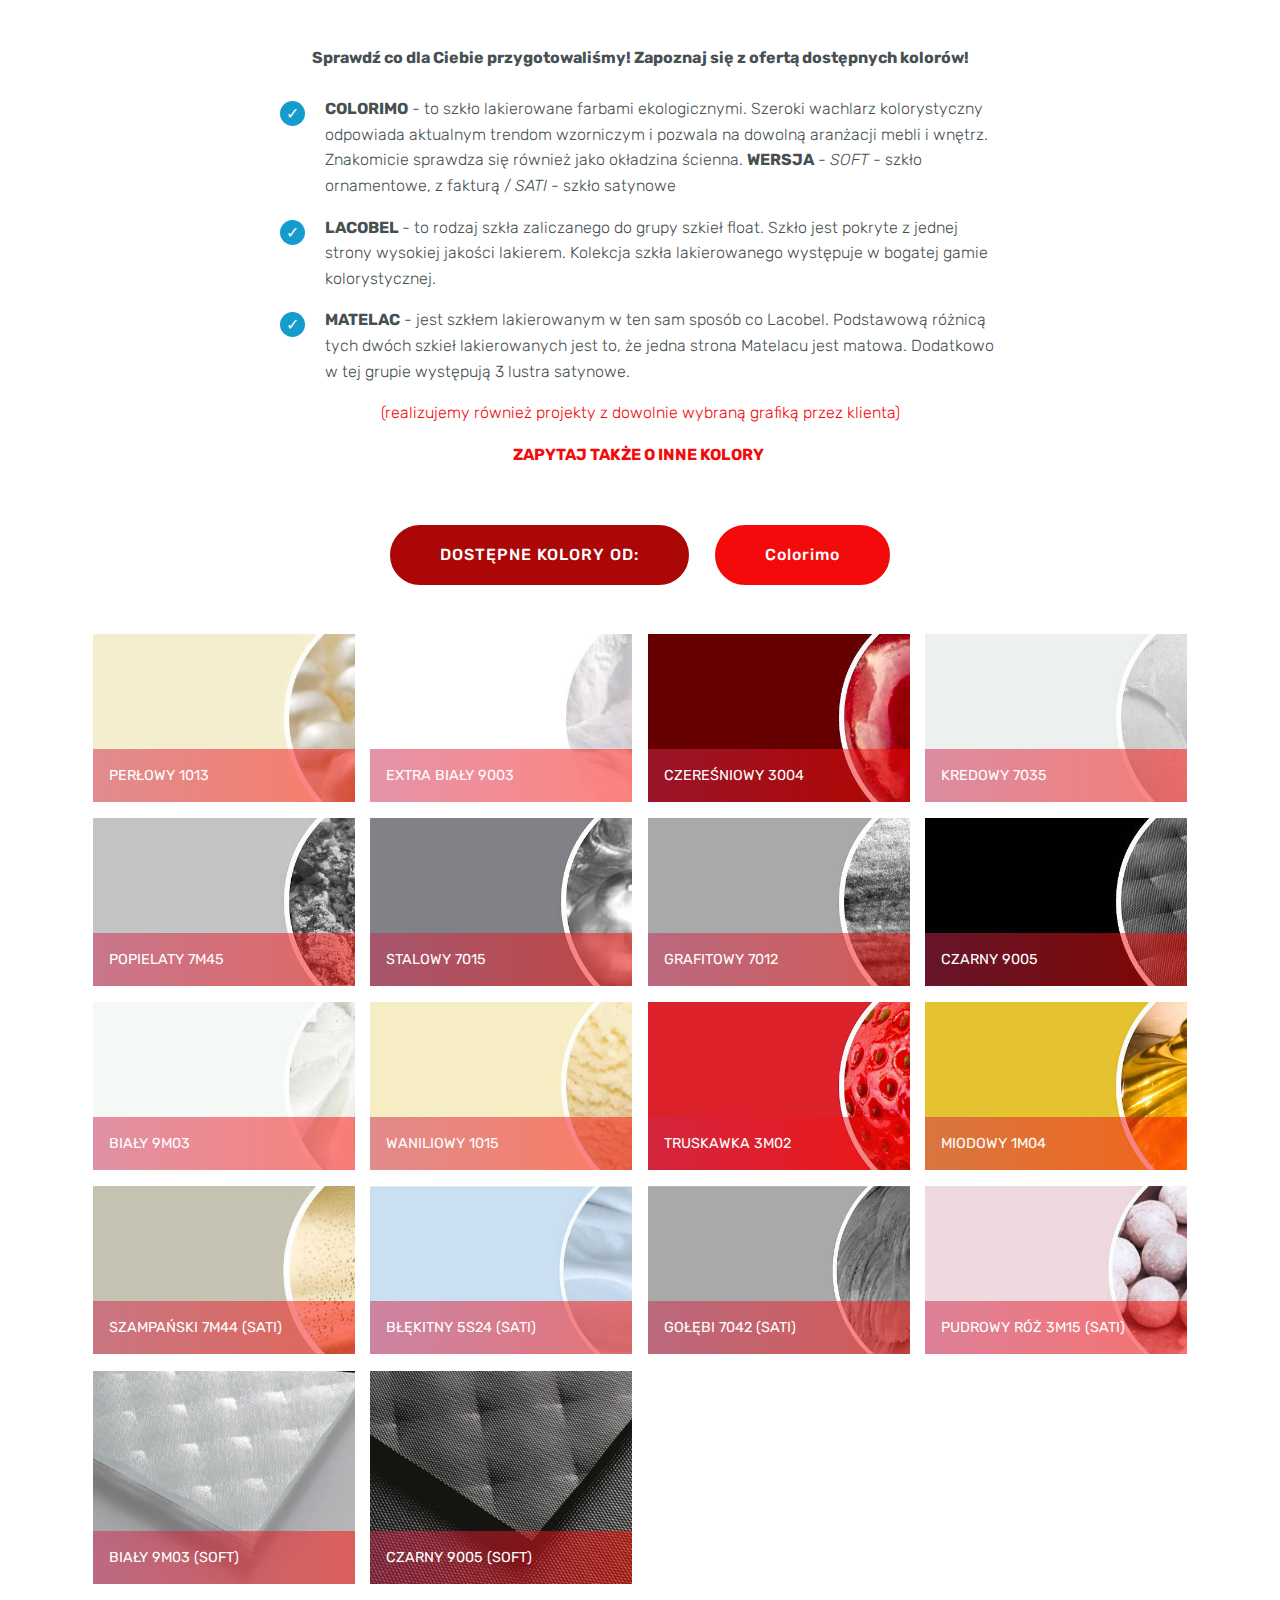
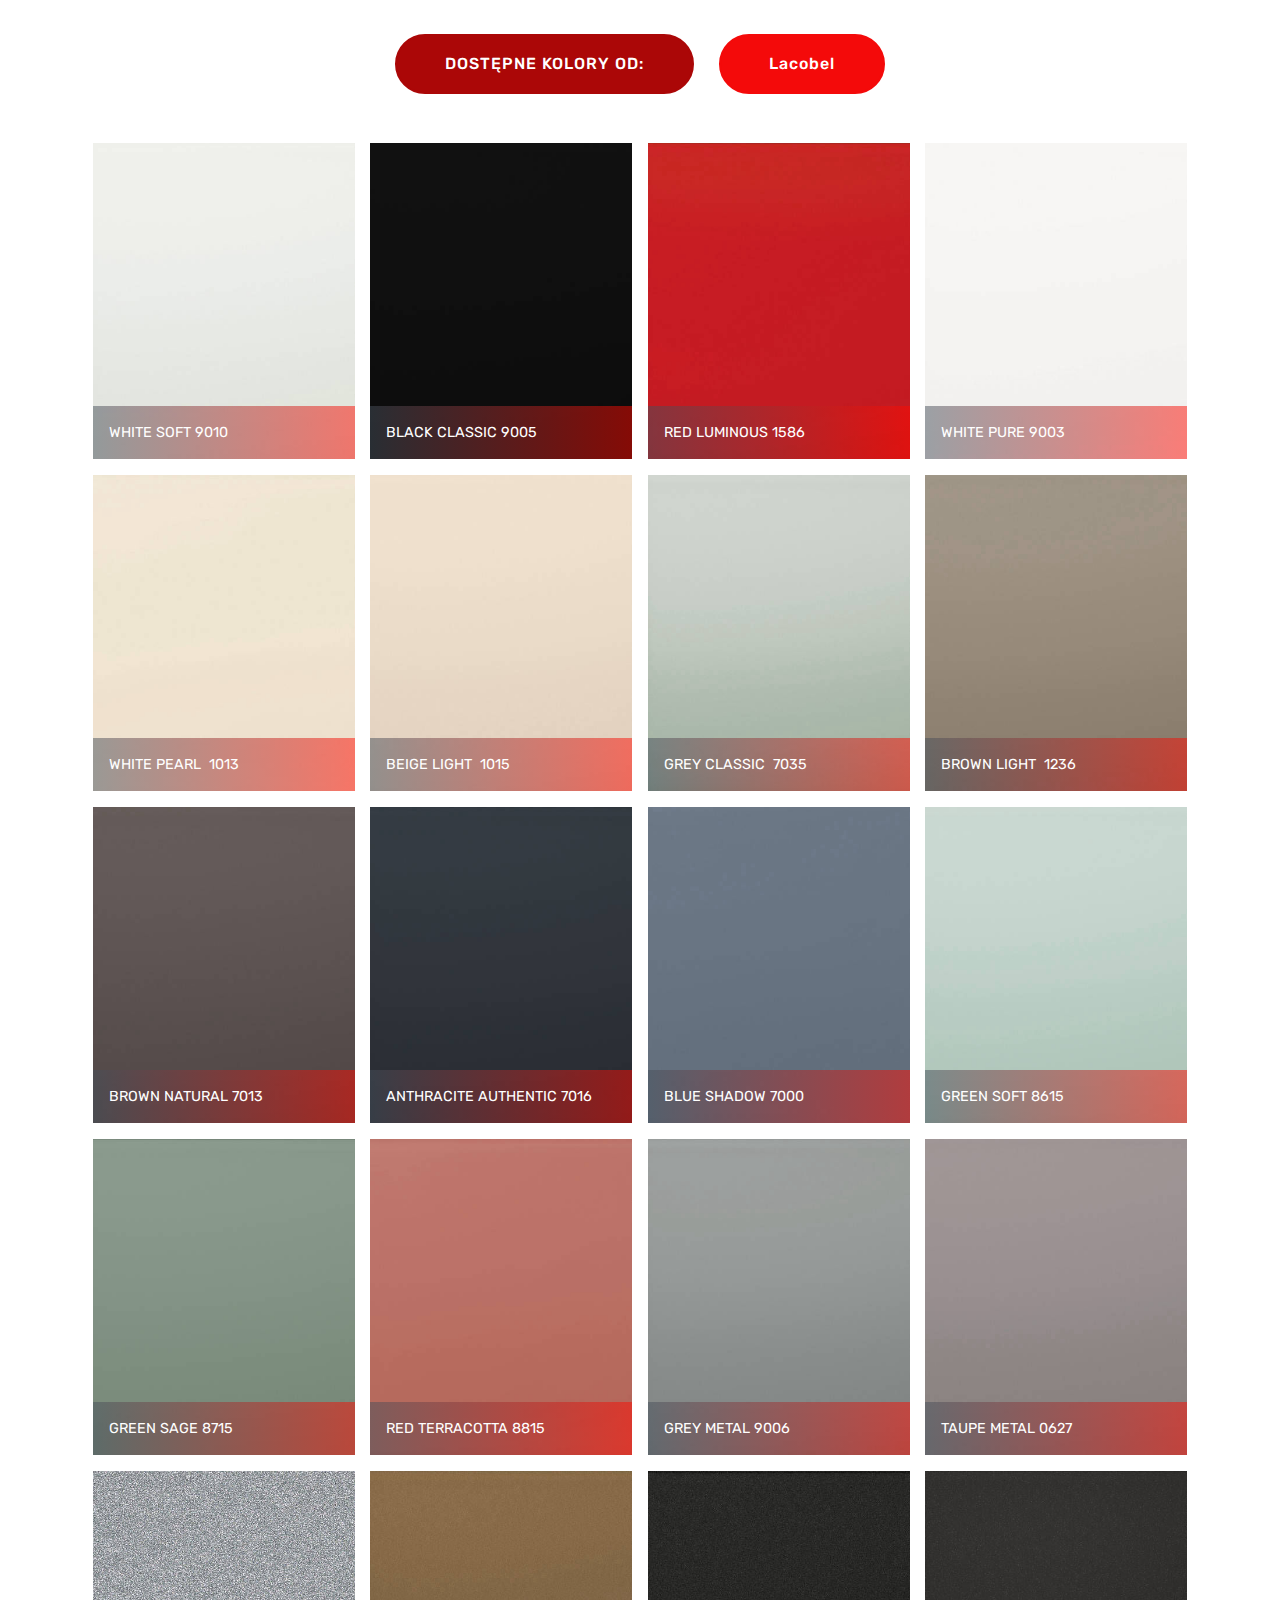
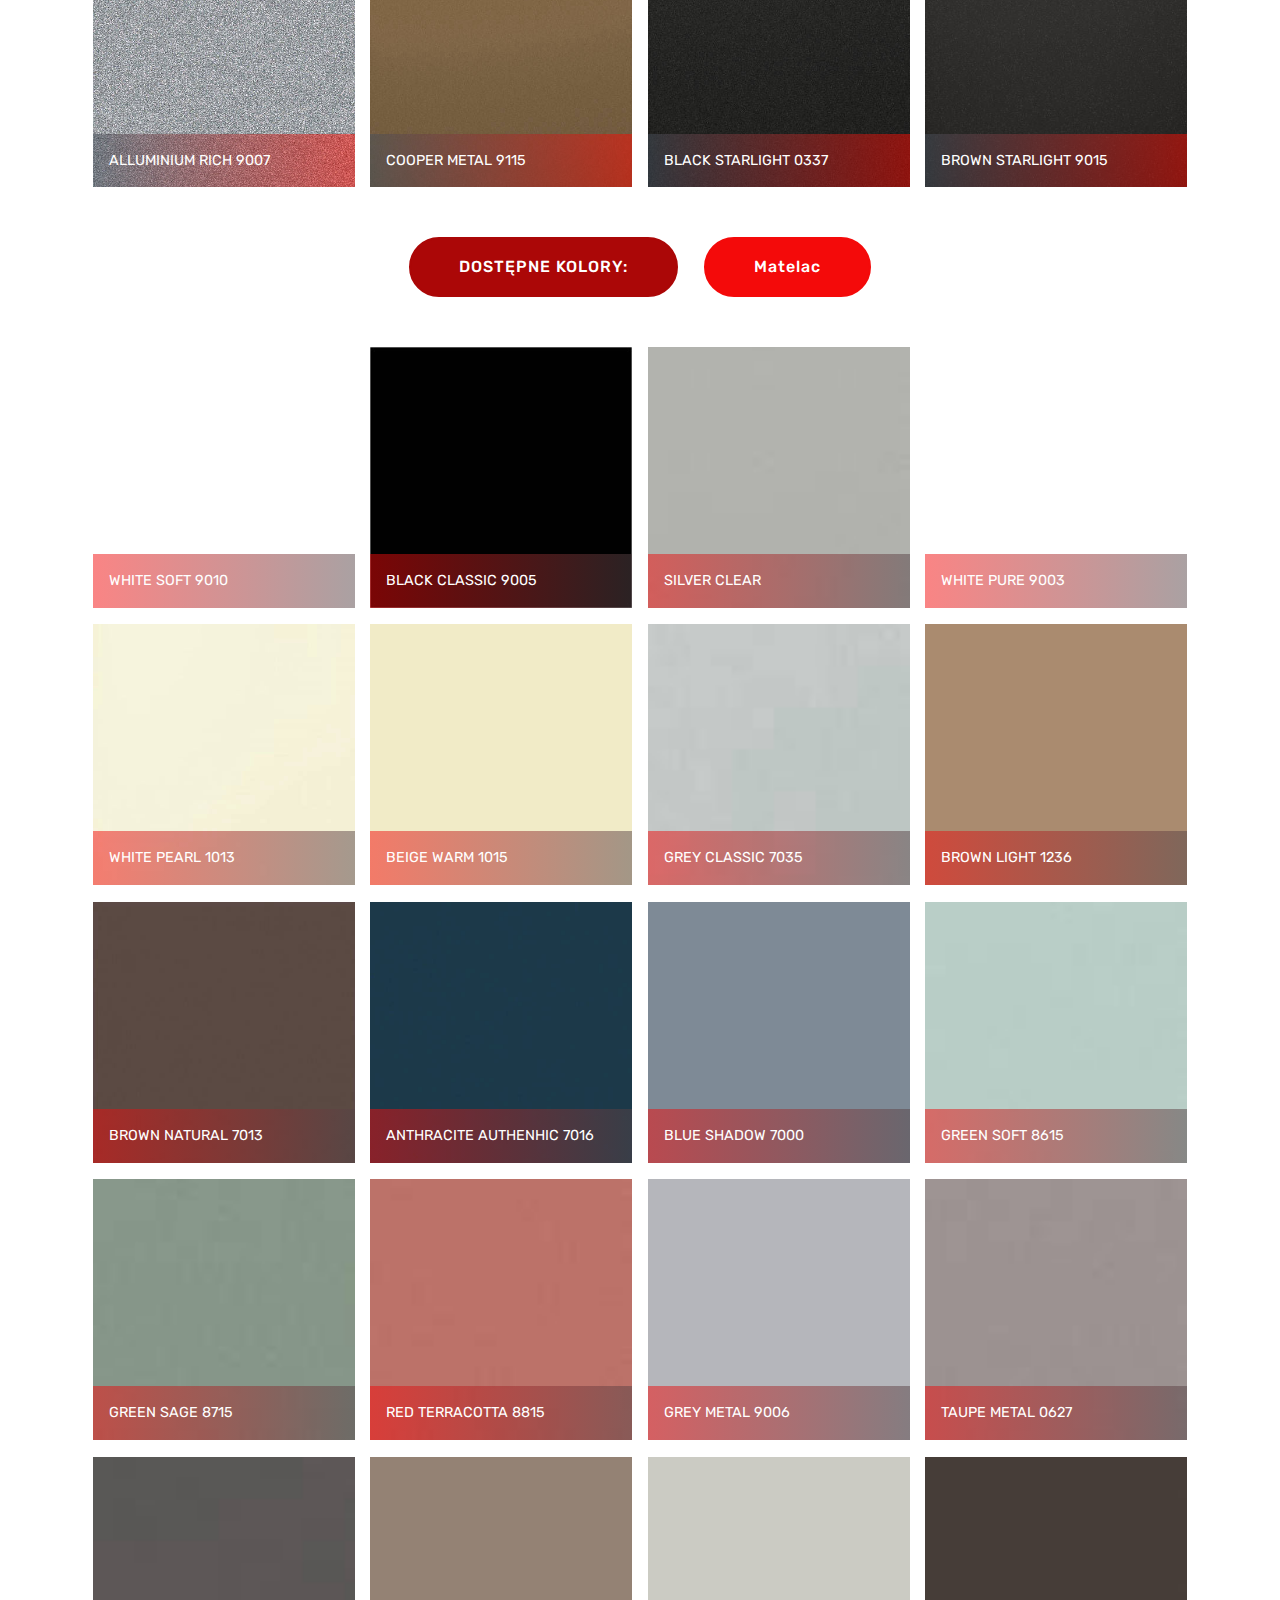
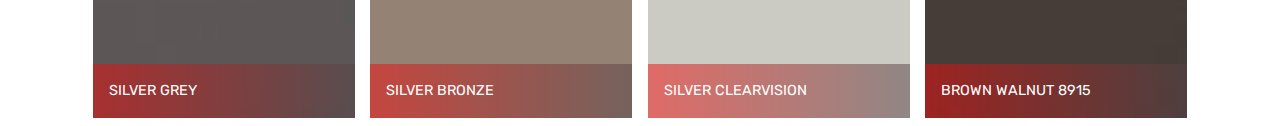
==== index.html @ f4527802 "create github pages" ====
<!DOCTYPE html>
<html >
<head>
  <!-- Site made with Mobirise Website Builder v4.7.9, https://mobirise.com -->
  <meta charset="UTF-8">
  <meta http-equiv="X-UA-Compatible" content="IE=edge">
  <meta name="generator" content="Mobirise v4.7.9, mobirise.com">
  <meta name="viewport" content="width=device-width, initial-scale=1, minimum-scale=1">
  <link rel="shortcut icon" href="assets/images/logo4.png" type="image/x-icon">
  <meta name="description" content="">
  <title>Home</title>
  <link rel="stylesheet" href="assets/web/assets/mobirise-icons/mobirise-icons.css">
  <link rel="stylesheet" href="assets/tether/tether.min.css">
  <link rel="stylesheet" href="assets/bootstrap/css/bootstrap.min.css">
  <link rel="stylesheet" href="assets/bootstrap/css/bootstrap-grid.min.css">
  <link rel="stylesheet" href="assets/bootstrap/css/bootstrap-reboot.min.css">
  <link rel="stylesheet" href="assets/theme/css/style.css">
  <link rel="stylesheet" href="assets/gallery/style.css">
  <link rel="stylesheet" href="assets/mobirise/css/mbr-additional.css" type="text/css">
  
  
  
</head>
<body>
  <section class="mbr-section article content12 cid-qWymuKYcT7" id="content12-d">
     

    <div class="container">
        <div class="media-container-row">
            <div class="mbr-text counter-container col-12 col-md-8 mbr-fonts-style display-4">
                <div><span style="color: rgb(70, 80, 82); font-size: 1rem;"><strong>Sprawdź co dla Ciebie przygotowaliśmy! Zapoznaj się z ofertą dostępnych kolorów!</strong></span></div><div><span style="color: rgb(70, 80, 82); font-size: 1rem;">&nbsp;</span><br></div><ul>
                    <li><strong>COLORIMO</strong><span style="font-size: 1rem;"> - to szkło lakierowane farbami ekologicznymi. Szeroki wachlarz kolorystyczny odpowiada aktualnym trendom wzorniczym i pozwala na dowolną aranżacji mebli i wnętrz. Znakomicie sprawdza się również jako okładzina ścienna.&nbsp;</span><strong>WERSJA</strong><span style="font-size: 1rem;"> - </span><em>SOFT</em><span style="font-size: 1rem;"> - szkło ornamentowe, z fakturą / </span><em>SATI</em><span style="font-size: 1rem;"> - szkło satynowe&nbsp;</span></li>
                    <li><strong>LACOBEL&nbsp;</strong>- to rodzaj szkła zaliczanego do grupy szkieł float. Szkło jest pokryte z jednej strony wysokiej jakości lakierem. Kolekcja szkła lakierowanego występuje w bogatej gamie kolorystycznej.</li>
                    <li><strong>MATELAC</strong> - jest szkłem lakierowanym w ten sam sposób co Lacobel. Podstawową różnicą tych dwóch szkieł lakierowanych jest to, że jedna strona Matelacu jest matowa. Dodatkowo w tej grupie występują 3 lustra satynowe.</li></ul><p>(realizujemy również projekty z dowolnie wybraną grafiką przez klienta)</p><p><strong>ZAPYTAJ TAKŻE O INNE KOLORY&nbsp;</strong></p><ul>
                </ul>
            </div>
        </div>
    </div>
</section>

<section class="engine"><a href="https://mobiri.se/l">free web templates</a></section><section class="mbr-gallery mbr-slider-carousel cid-qWy3pbH9k9" id="gallery1-4">

    

    <div class="container">
        <div><!-- Filter --><div class="mbr-gallery-filter container gallery-filter-active"><ul buttons="0"><li class="mbr-gallery-filter-all"><a class="btn btn-md btn-secondary active display-7" href="">DOSTĘPNE KOLORY OD:</a></li></ul></div><!-- Gallery --><div class="mbr-gallery-row"><div class="mbr-gallery-layout-default"><div><div><div class="mbr-gallery-item mbr-gallery-item--p1" data-video-url="false" data-tags="Colorimo"><div href="#lb-gallery1-4" data-slide-to="0" data-toggle="modal"><img src="assets/images/col-1013-perlowy-4-460x296-460x296.jpg" alt="" title=""><span class="icon-focus"></span><span class="mbr-gallery-title mbr-fonts-style display-7">PERŁOWY 1013</span></div></div><div class="mbr-gallery-item mbr-gallery-item--p1" data-video-url="false" data-tags="Colorimo"><div href="#lb-gallery1-4" data-slide-to="1" data-toggle="modal"><img src="assets/images/col-9003-extrabialy-4-460x296-460x296.jpg" alt="" title=""><span class="icon-focus"></span><span class="mbr-gallery-title mbr-fonts-style display-7">EXTRA BIAŁY 9003</span></div></div><div class="mbr-gallery-item mbr-gallery-item--p1" data-video-url="false" data-tags="Colorimo"><div href="#lb-gallery1-4" data-slide-to="2" data-toggle="modal"><img src="assets/images/col-3004-czeresniowy-4-460x296-460x296.jpg" alt="" title=""><span class="icon-focus"></span><span class="mbr-gallery-title mbr-fonts-style display-7">CZEREŚNIOWY 3004</span></div></div><div class="mbr-gallery-item mbr-gallery-item--p1" data-video-url="false" data-tags="Colorimo"><div href="#lb-gallery1-4" data-slide-to="3" data-toggle="modal"><img src="assets/images/col-7035-kredowy-6-460x296-460x296.jpg" alt="" title=""><span class="icon-focus"></span><span class="mbr-gallery-title mbr-fonts-style display-7">KREDOWY 7035</span></div></div><div class="mbr-gallery-item mbr-gallery-item--p1" data-video-url="false" data-tags="Colorimo"><div href="#lb-gallery1-4" data-slide-to="4" data-toggle="modal"><img src="assets/images/col-7m45-popielaty-4-460x296-460x296.jpg" alt="" title=""><span class="icon-focus"></span><span class="mbr-gallery-title mbr-fonts-style display-7">POPIELATY 7M45</span></div></div><div class="mbr-gallery-item mbr-gallery-item--p1" data-video-url="false" data-tags="Colorimo"><div href="#lb-gallery1-4" data-slide-to="5" data-toggle="modal"><img src="assets/images/col-7015-stalowy-6-460x296-460x296.jpg" alt="" title=""><span class="icon-focus"></span><span class="mbr-gallery-title mbr-fonts-style display-7">STALOWY 7015</span></div></div><div class="mbr-gallery-item mbr-gallery-item--p1" data-video-url="false" data-tags="Colorimo"><div href="#lb-gallery1-4" data-slide-to="6" data-toggle="modal"><img src="assets/images/col-7012-grafitowy-6-460x296-460x296.jpg" alt="" title=""><span class="icon-focus"></span><span class="mbr-gallery-title mbr-fonts-style display-7">GRAFITOWY 7012</span></div></div><div class="mbr-gallery-item mbr-gallery-item--p1" data-video-url="false" data-tags="Colorimo"><div href="#lb-gallery1-4" data-slide-to="7" data-toggle="modal"><img src="assets/images/col-9005-czarny-4-460x296-460x296.jpg" alt="" title=""><span class="icon-focus"></span><span class="mbr-gallery-title mbr-fonts-style display-7">CZARNY 9005</span></div></div><div class="mbr-gallery-item mbr-gallery-item--p1" data-video-url="false" data-tags="Colorimo"><div href="#lb-gallery1-4" data-slide-to="8" data-toggle="modal"><img src="assets/images/col-9m03-bialy-6-460x296-460x296.jpg" alt="" title=""><span class="icon-focus"></span><span class="mbr-gallery-title mbr-fonts-style display-7">BIAŁY 9M03</span></div></div><div class="mbr-gallery-item mbr-gallery-item--p1" data-video-url="false" data-tags="Colorimo"><div href="#lb-gallery1-4" data-slide-to="9" data-toggle="modal"><img src="assets/images/col-1015-waniliowy-4-460x296-460x296.jpg" alt="" title=""><span class="icon-focus"></span><span class="mbr-gallery-title mbr-fonts-style display-7">WANILIOWY 1015</span></div></div><div class="mbr-gallery-item mbr-gallery-item--p1" data-video-url="false" data-tags="Colorimo"><div href="#lb-gallery1-4" data-slide-to="10" data-toggle="modal"><img src="assets/images/col-3m02-truskawkowy-6-460x296-460x296.jpg" alt="" title=""><span class="icon-focus"></span><span class="mbr-gallery-title mbr-fonts-style display-7">TRUSKAWKA 3M02</span></div></div><div class="mbr-gallery-item mbr-gallery-item--p1" data-video-url="false" data-tags="Colorimo"><div href="#lb-gallery1-4" data-slide-to="11" data-toggle="modal"><img src="assets/images/col-1m04-miodowy-6-460x296-460x296.jpg" alt="" title=""><span class="icon-focus"></span><span class="mbr-gallery-title mbr-fonts-style display-7">MIODOWY 1M04</span></div></div><div class="mbr-gallery-item mbr-gallery-item--p1" data-video-url="false" data-tags="Colorimo"><div href="#lb-gallery1-4" data-slide-to="12" data-toggle="modal"><img src="assets/images/col-sati-szampanski2-4-460x296-460x296.jpg" alt="" title=""><span class="icon-focus"></span><span class="mbr-gallery-title mbr-fonts-style display-7">SZAMPAŃSKI 7M44 (SATI)</span></div></div><div class="mbr-gallery-item mbr-gallery-item--p1" data-video-url="false" data-tags="Colorimo"><div href="#lb-gallery1-4" data-slide-to="13" data-toggle="modal"><img src="assets/images/col-sati-blekitny-ok-5-460x296-460x296.jpg" alt="" title=""><span class="icon-focus"></span><span class="mbr-gallery-title mbr-fonts-style display-7">BŁĘKITNY 5S24 (SATI)</span></div></div><div class="mbr-gallery-item mbr-gallery-item--p1" data-video-url="false" data-tags="Colorimo"><div href="#lb-gallery1-4" data-slide-to="14" data-toggle="modal"><img src="assets/images/col-sati-golebi-ok-5-460x296-460x296.jpg" alt="" title=""><span class="icon-focus"></span><span class="mbr-gallery-title mbr-fonts-style display-7">GOŁĘBI 7042 (SATI)</span></div></div><div class="mbr-gallery-item mbr-gallery-item--p1" data-video-url="false" data-tags="Colorimo"><div href="#lb-gallery1-4" data-slide-to="15" data-toggle="modal"><img src="assets/images/col-sati-pudrowy-ok-5-460x296-460x296.jpg" alt="" title=""><span class="icon-focus"></span><span class="mbr-gallery-title mbr-fonts-style display-7">PUDROWY RÓŻ 3M15 (SATI)</span></div></div><div class="mbr-gallery-item mbr-gallery-item--p1" data-video-url="false" data-tags="Colorimo"><div href="#lb-gallery1-4" data-slide-to="16" data-toggle="modal"><img src="assets/images/soft-9003-400x326-400x326.jpg" alt="" title=""><span class="icon-focus"></span><span class="mbr-gallery-title mbr-fonts-style display-7">BIAŁY 9M03 (SOFT)</span></div></div><div class="mbr-gallery-item mbr-gallery-item--p1" data-video-url="false" data-tags="Colorimo"><div href="#lb-gallery1-4" data-slide-to="17" data-toggle="modal"><img src="assets/images/soft-9005-684x558-684x558.jpg" alt="" title=""><span class="icon-focus"></span><span class="mbr-gallery-title mbr-fonts-style display-7">CZARNY 9005 (SOFT)</span></div></div></div></div><div class="clearfix"></div></div></div><!-- Lightbox --><div data-app-prevent-settings="" class="mbr-slider modal fade carousel slide" tabindex="-1" data-keyboard="true" data-interval="false" id="lb-gallery1-4"><div class="modal-dialog"><div class="modal-content"><div class="modal-body"><div class="carousel-inner"><div class="carousel-item"><img src="assets/images/col-1013-perlowy-4-460x296.jpg" alt="" title=""></div><div class="carousel-item"><img src="assets/images/col-9003-extrabialy-4-460x296.jpg" alt="" title=""></div><div class="carousel-item"><img src="assets/images/col-3004-czeresniowy-4-460x296.jpg" alt="" title=""></div><div class="carousel-item"><img src="assets/images/col-7035-kredowy-6-460x296.jpg" alt="" title=""></div><div class="carousel-item"><img src="assets/images/col-7m45-popielaty-4-460x296.jpg" alt="" title=""></div><div class="carousel-item"><img src="assets/images/col-7015-stalowy-6-460x296.jpg" alt="" title=""></div><div class="carousel-item"><img src="assets/images/col-7012-grafitowy-6-460x296.jpg" alt="" title=""></div><div class="carousel-item"><img src="assets/images/col-9005-czarny-4-460x296.jpg" alt="" title=""></div><div class="carousel-item"><img src="assets/images/col-9m03-bialy-6-460x296.jpg" alt="" title=""></div><div class="carousel-item"><img src="assets/images/col-1015-waniliowy-4-460x296.jpg" alt="" title=""></div><div class="carousel-item"><img src="assets/images/col-3m02-truskawkowy-6-460x296.jpg" alt="" title=""></div><div class="carousel-item"><img src="assets/images/col-1m04-miodowy-6-460x296.jpg" alt="" title=""></div><div class="carousel-item"><img src="assets/images/col-sati-szampanski2-4-460x296.jpg" alt="" title=""></div><div class="carousel-item"><img src="assets/images/col-sati-blekitny-ok-5-460x296.jpg" alt="" title=""></div><div class="carousel-item"><img src="assets/images/col-sati-golebi-ok-5-460x296.jpg" alt="" title=""></div><div class="carousel-item"><img src="assets/images/col-sati-pudrowy-ok-5-460x296.jpg" alt="" title=""></div><div class="carousel-item"><img src="assets/images/soft-9003-400x326.jpg" alt="" title=""></div><div class="carousel-item active"><img src="assets/images/soft-9005-684x558.jpg" alt="" title=""></div></div><a class="carousel-control carousel-control-prev" role="button" data-slide="prev" href="#lb-gallery1-4"><span class="mbri-left mbr-iconfont" aria-hidden="true"></span><span class="sr-only">Previous</span></a><a class="carousel-control carousel-control-next" role="button" data-slide="next" href="#lb-gallery1-4"><span class="mbri-right mbr-iconfont" aria-hidden="true"></span><span class="sr-only">Next</span></a><a class="close" href="#" role="button" data-dismiss="modal"><span class="sr-only">Close</span></a></div></div></div></div></div>
    </div>

</section>

<section class="mbr-gallery mbr-slider-carousel cid-qWyB5i6XS9" id="gallery1-g">

    

    <div class="container">
        <div><!-- Filter --><div class="mbr-gallery-filter container gallery-filter-active"><ul buttons="0"><li class="mbr-gallery-filter-all"><a class="btn btn-md btn-secondary active display-7" href="">DOSTĘPNE KOLORY OD:</a></li></ul></div><!-- Gallery --><div class="mbr-gallery-row"><div class="mbr-gallery-layout-default"><div><div><div class="mbr-gallery-item mbr-gallery-item--p1" data-video-url="false" data-tags="Lacobel"><div href="#lb-gallery1-g" data-slide-to="0" data-toggle="modal"><img src="assets/images/lacobel-white-soft-9010-450x544-450x544.jpg" alt="" title=""><span class="icon-focus"></span><span class="mbr-gallery-title mbr-fonts-style display-7">WHITE SOFT 9010</span></div></div><div class="mbr-gallery-item mbr-gallery-item--p1" data-video-url="false" data-tags="Lacobel"><div href="#lb-gallery1-g" data-slide-to="1" data-toggle="modal"><img src="assets/images/lacobel-black-classic-9005-450x544-450x544.jpg" alt="" title=""><span class="icon-focus"></span><span class="mbr-gallery-title mbr-fonts-style display-7">BLACK CLASSIC 9005</span></div></div><div class="mbr-gallery-item mbr-gallery-item--p1" data-video-url="false" data-tags="Lacobel"><div href="#lb-gallery1-g" data-slide-to="2" data-toggle="modal"><img src="assets/images/lacobel-red-lumious-1586-450x544-450x544.jpg" alt="" title=""><span class="icon-focus"></span><span class="mbr-gallery-title mbr-fonts-style display-7">RED LUMINOUS 1586</span></div></div><div class="mbr-gallery-item mbr-gallery-item--p1" data-video-url="false" data-tags="Lacobel"><div href="#lb-gallery1-g" data-slide-to="3" data-toggle="modal"><img src="assets/images/lacobel-white-pure-9003-450x544-450x544.jpg" alt="" title=""><span class="icon-focus"></span><span class="mbr-gallery-title mbr-fonts-style display-7">WHITE PURE 9003</span></div></div><div class="mbr-gallery-item mbr-gallery-item--p1" data-video-url="false" data-tags="Lacobel"><div href="#lb-gallery1-g" data-slide-to="4" data-toggle="modal"><img src="assets/images/lacobel-white-pearl-1013-450x544-450x544.jpg" alt="" title=""><span class="icon-focus"></span><span class="mbr-gallery-title mbr-fonts-style display-7">WHITE PEARL &nbsp;1013</span></div></div><div class="mbr-gallery-item mbr-gallery-item--p1" data-video-url="false" data-tags="Lacobel"><div href="#lb-gallery1-g" data-slide-to="5" data-toggle="modal"><img src="assets/images/lacobel-beige-light-1015-450x544-450x544.jpg" alt="" title=""><span class="icon-focus"></span><span class="mbr-gallery-title mbr-fonts-style display-7">BEIGE LIGHT &nbsp;1015</span></div></div><div class="mbr-gallery-item mbr-gallery-item--p1" data-video-url="false" data-tags="Lacobel"><div href="#lb-gallery1-g" data-slide-to="6" data-toggle="modal"><img src="assets/images/lacobel-grey-classic-7035-450x544-450x544.jpg" alt="" title=""><span class="icon-focus"></span><span class="mbr-gallery-title mbr-fonts-style display-7">GREY CLASSIC &nbsp;7035 </span></div></div><div class="mbr-gallery-item mbr-gallery-item--p1" data-video-url="false" data-tags="Lacobel"><div href="#lb-gallery1-g" data-slide-to="7" data-toggle="modal"><img src="assets/images/lacobel-brown-light-1236-450x544-450x544.jpg" alt="" title=""><span class="icon-focus"></span><span class="mbr-gallery-title mbr-fonts-style display-7">BROWN LIGHT &nbsp;1236 </span></div></div><div class="mbr-gallery-item mbr-gallery-item--p1" data-video-url="false" data-tags="Lacobel"><div href="#lb-gallery1-g" data-slide-to="8" data-toggle="modal"><img src="assets/images/lacobel-brown-natural-7013-450x544-450x544.jpg" alt="" title=""><span class="icon-focus"></span><span class="mbr-gallery-title mbr-fonts-style display-7">BROWN NATURAL 7013 </span></div></div><div class="mbr-gallery-item mbr-gallery-item--p1" data-video-url="false" data-tags="Lacobel"><div href="#lb-gallery1-g" data-slide-to="9" data-toggle="modal"><img src="assets/images/lacobel-anthracite-authentic-7016-450x544-450x544.jpg" alt="" title=""><span class="icon-focus"></span><span class="mbr-gallery-title mbr-fonts-style display-7">ANTHRACITE AUTHENTIC 7016 </span></div></div><div class="mbr-gallery-item mbr-gallery-item--p1" data-video-url="false" data-tags="Lacobel"><div href="#lb-gallery1-g" data-slide-to="10" data-toggle="modal"><img src="assets/images/lacobel-blue-shadow-7000-450x544-450x544.jpg" alt="" title=""><span class="icon-focus"></span><span class="mbr-gallery-title mbr-fonts-style display-7">BLUE SHADOW 7000 </span></div></div><div class="mbr-gallery-item mbr-gallery-item--p1" data-video-url="false" data-tags="Lacobel"><div href="#lb-gallery1-g" data-slide-to="11" data-toggle="modal"><img src="assets/images/lacobel-green-soft-8615-450x544-450x544.jpg" alt="" title=""><span class="icon-focus"></span><span class="mbr-gallery-title mbr-fonts-style display-7">GREEN SOFT 8615</span></div></div><div class="mbr-gallery-item mbr-gallery-item--p1" data-video-url="false" data-tags="Lacobel"><div href="#lb-gallery1-g" data-slide-to="12" data-toggle="modal"><img src="assets/images/lacobel-green-sage-8715-450x544-450x544.jpg" alt="" title=""><span class="icon-focus"></span><span class="mbr-gallery-title mbr-fonts-style display-7">GREEN SAGE 8715<br></span></div></div><div class="mbr-gallery-item mbr-gallery-item--p1" data-video-url="false" data-tags="Lacobel"><div href="#lb-gallery1-g" data-slide-to="13" data-toggle="modal"><img src="assets/images/lacobel-red-terracotta-8815-450x544-450x544.jpg" alt="" title=""><span class="icon-focus"></span><span class="mbr-gallery-title mbr-fonts-style display-7">RED TERRACOTTA 8815<br></span></div></div><div class="mbr-gallery-item mbr-gallery-item--p1" data-video-url="false" data-tags="Lacobel"><div href="#lb-gallery1-g" data-slide-to="14" data-toggle="modal"><img src="assets/images/lacobel-grey-metal-9006-450x544-450x544.jpg" alt="" title=""><span class="icon-focus"></span><span class="mbr-gallery-title mbr-fonts-style display-7">GREY METAL 9006<br></span></div></div><div class="mbr-gallery-item mbr-gallery-item--p1" data-video-url="false" data-tags="Lacobel"><div href="#lb-gallery1-g" data-slide-to="15" data-toggle="modal"><img src="assets/images/lacobel-taupe-metal-627-450x544-450x544.jpg" alt="" title=""><span class="icon-focus"></span><span class="mbr-gallery-title mbr-fonts-style display-7">TAUPE METAL 0627<br></span></div></div><div class="mbr-gallery-item mbr-gallery-item--p1" data-video-url="false" data-tags="Lacobel"><div href="#lb-gallery1-g" data-slide-to="16" data-toggle="modal"><img src="assets/images/lacobel-aluminium-rich-9007-450x544-450x544.jpg" alt="" title=""><span class="icon-focus"></span><span class="mbr-gallery-title mbr-fonts-style display-7">ALLUMINIUM RICH 9007<br></span></div></div><div class="mbr-gallery-item mbr-gallery-item--p1" data-video-url="false" data-tags="Lacobel"><div href="#lb-gallery1-g" data-slide-to="17" data-toggle="modal"><img src="assets/images/lacobel-copper-metal-9115-450x544-450x544.jpg" alt="" title=""><span class="icon-focus"></span><span class="mbr-gallery-title mbr-fonts-style display-7">COOPER METAL 9115<br></span></div></div><div class="mbr-gallery-item mbr-gallery-item--p1" data-video-url="false" data-tags="Lacobel"><div href="#lb-gallery1-g" data-slide-to="18" data-toggle="modal"><img src="assets/images/lacobel-black-starlight-337-450x544-450x544.jpg" alt="" title=""><span class="icon-focus"></span><span class="mbr-gallery-title mbr-fonts-style display-7">BLACK STARLIGHT 0337<br></span></div></div><div class="mbr-gallery-item mbr-gallery-item--p1" data-video-url="false" data-tags="Lacobel"><div href="#lb-gallery1-g" data-slide-to="19" data-toggle="modal"><img src="assets/images/lacobel-brown-starlight-9015-450x544-450x544.jpg" alt="" title=""><span class="icon-focus"></span><span class="mbr-gallery-title mbr-fonts-style display-7">BROWN STARLIGHT 9015<br></span></div></div></div></div><div class="clearfix"></div></div></div><!-- Lightbox --><div data-app-prevent-settings="" class="mbr-slider modal fade carousel slide" tabindex="-1" data-keyboard="true" data-interval="false" id="lb-gallery1-g"><div class="modal-dialog"><div class="modal-content"><div class="modal-body"><div class="carousel-inner"><div class="carousel-item"><img src="assets/images/lacobel-white-soft-9010-450x544.jpg" alt="" title=""></div><div class="carousel-item"><img src="assets/images/lacobel-black-classic-9005-450x544.jpg" alt="" title=""></div><div class="carousel-item"><img src="assets/images/lacobel-red-lumious-1586-450x544.jpg" alt="" title=""></div><div class="carousel-item"><img src="assets/images/lacobel-white-pure-9003-450x544.jpg" alt="" title=""></div><div class="carousel-item"><img src="assets/images/lacobel-white-pearl-1013-450x544.jpg" alt="" title=""></div><div class="carousel-item"><img src="assets/images/lacobel-beige-light-1015-450x544.jpg" alt="" title=""></div><div class="carousel-item"><img src="assets/images/lacobel-grey-classic-7035-450x544.jpg" alt="" title=""></div><div class="carousel-item"><img src="assets/images/lacobel-brown-light-1236-450x544.jpg" alt="" title=""></div><div class="carousel-item"><img src="assets/images/lacobel-brown-natural-7013-450x544.jpg" alt="" title=""></div><div class="carousel-item"><img src="assets/images/lacobel-anthracite-authentic-7016-450x544.jpg" alt="" title=""></div><div class="carousel-item"><img src="assets/images/lacobel-blue-shadow-7000-450x544.jpg" alt="" title=""></div><div class="carousel-item"><img src="assets/images/lacobel-green-soft-8615-450x544.jpg" alt="" title=""></div><div class="carousel-item"><img src="assets/images/lacobel-green-sage-8715-450x544.jpg" alt="" title=""></div><div class="carousel-item"><img src="assets/images/lacobel-red-terracotta-8815-450x544.jpg" alt="" title=""></div><div class="carousel-item"><img src="assets/images/lacobel-grey-metal-9006-450x544.jpg" alt="" title=""></div><div class="carousel-item"><img src="assets/images/lacobel-taupe-metal-627-450x544.jpg" alt="" title=""></div><div class="carousel-item"><img src="assets/images/lacobel-aluminium-rich-9007-450x544.jpg" alt="" title=""></div><div class="carousel-item"><img src="assets/images/lacobel-copper-metal-9115-450x544.jpg" alt="" title=""></div><div class="carousel-item"><img src="assets/images/lacobel-black-starlight-337-450x544.jpg" alt="" title=""></div><div class="carousel-item active"><img src="assets/images/lacobel-brown-starlight-9015-450x544.jpg" alt="" title=""></div></div><a class="carousel-control carousel-control-prev" role="button" data-slide="prev" href="#lb-gallery1-g"><span class="mbri-left mbr-iconfont" aria-hidden="true"></span><span class="sr-only">Previous</span></a><a class="carousel-control carousel-control-next" role="button" data-slide="next" href="#lb-gallery1-g"><span class="mbri-right mbr-iconfont" aria-hidden="true"></span><span class="sr-only">Next</span></a><a class="close" href="#" role="button" data-dismiss="modal"><span class="sr-only">Close</span></a></div></div></div></div></div>
    </div>

</section>

<section class="mbr-gallery mbr-slider-carousel cid-qWyQKi8HCZ" id="gallery2-h">

    

    <div class="container">
        <div><!-- Filter --><div class="mbr-gallery-filter container gallery-filter-active"><ul buttons="0"><li class="mbr-gallery-filter-all"><a class="btn btn-md btn-secondary active display-7" href="">DOSTĘPNE KOLORY:</a></li></ul></div><!-- Gallery --><div class="mbr-gallery-row"><div class="mbr-gallery-layout-default"><div><div><div class="mbr-gallery-item mbr-gallery-item--p1" data-video-url="false" data-tags="Matelac"><div href="#lb-gallery2-h" data-slide-to="0" data-toggle="modal"><img src="assets/images/422-img-440x440-440x440.jpg" alt="" title=""><span class="icon-focus"></span><span class="mbr-gallery-title mbr-fonts-style display-7">WHITE SOFT 9010</span></div></div><div class="mbr-gallery-item mbr-gallery-item--p1" data-video-url="false" data-tags="Matelac"><div href="#lb-gallery2-h" data-slide-to="1" data-toggle="modal"><img src="assets/images/408-img-440x440-440x440.jpg" alt="" title=""><span class="icon-focus"></span><span class="mbr-gallery-title mbr-fonts-style display-7">BLACK CLASSIC 9005</span></div></div><div class="mbr-gallery-item mbr-gallery-item--p1" data-video-url="false" data-tags="Matelac"><div href="#lb-gallery2-h" data-slide-to="2" data-toggle="modal"><img src="assets/images/18640-matelac-silver-clear-100x100-100x100.jpg" alt="" title=""><span class="icon-focus"></span><span class="mbr-gallery-title mbr-fonts-style display-7">SILVER CLEAR</span></div></div><div class="mbr-gallery-item mbr-gallery-item--p1" data-video-url="false" data-tags="Matelac"><div href="#lb-gallery2-h" data-slide-to="3" data-toggle="modal"><img src="assets/images/422-img-440x440-440x440.jpg" alt="" title=""><span class="icon-focus"></span><span class="mbr-gallery-title mbr-fonts-style display-7">WHITE PURE 9003</span></div></div><div class="mbr-gallery-item mbr-gallery-item--p1" data-video-url="false" data-tags="Matelac"><div href="#lb-gallery2-h" data-slide-to="4" data-toggle="modal"><img src="assets/images/412-img-440x440-440x440.jpg" alt="" title=""><span class="icon-focus"></span><span class="mbr-gallery-title mbr-fonts-style display-7">WHITE PEARL 1013</span></div></div><div class="mbr-gallery-item mbr-gallery-item--p1" data-video-url="false" data-tags="Matelac"><div href="#lb-gallery2-h" data-slide-to="5" data-toggle="modal"><img src="assets/images/406-img-440x440-440x440.jpg" alt="" title=""><span class="icon-focus"></span><span class="mbr-gallery-title mbr-fonts-style display-7">BEIGE WARM 1015</span></div></div><div class="mbr-gallery-item mbr-gallery-item--p1" data-video-url="false" data-tags="Matelac"><div href="#lb-gallery2-h" data-slide-to="6" data-toggle="modal"><img src="assets/images/18692-matelac-grey-7035-100x100-100x100.jpg" alt="" title=""><span class="icon-focus"></span><span class="mbr-gallery-title mbr-fonts-style display-7">GREY CLASSIC 7035</span></div></div><div class="mbr-gallery-item mbr-gallery-item--p1" data-video-url="false" data-tags="Matelac"><div href="#lb-gallery2-h" data-slide-to="7" data-toggle="modal"><img src="assets/images/409-img-440x440-440x440.jpg" alt="" title=""><span class="icon-focus"></span><span class="mbr-gallery-title mbr-fonts-style display-7">BROWN LIGHT 1236</span></div></div><div class="mbr-gallery-item mbr-gallery-item--p1" data-video-url="false" data-tags="Matelac"><div href="#lb-gallery2-h" data-slide-to="8" data-toggle="modal"><img src="assets/images/93-img-440x440-440x440.jpg" alt="" title=""><span class="icon-focus"></span><span class="mbr-gallery-title mbr-fonts-style display-7">BROWN NATURAL 7013</span></div></div><div class="mbr-gallery-item mbr-gallery-item--p1" data-video-url="false" data-tags="Matelac"><div href="#lb-gallery2-h" data-slide-to="9" data-toggle="modal"><img src="assets/images/405-img-440x440-440x440.jpg" alt="" title=""><span class="icon-focus"></span><span class="mbr-gallery-title mbr-fonts-style display-7">ANTHRACITE AUTHENHIC 7016</span></div></div><div class="mbr-gallery-item mbr-gallery-item--p1" data-video-url="false" data-tags="Matelac"><div href="#lb-gallery2-h" data-slide-to="10" data-toggle="modal"><img src="assets/images/316-img-440x440-440x440.jpg" alt="" title=""><span class="icon-focus"></span><span class="mbr-gallery-title mbr-fonts-style display-7">BLUE SHADOW 7000</span></div></div><div class="mbr-gallery-item mbr-gallery-item--p1" data-video-url="false" data-tags="Matelac"><div href="#lb-gallery2-h" data-slide-to="11" data-toggle="modal"><img src="assets/images/18691-matelac-green-soft-8615-100x100-100x100.jpg" alt="" title=""><span class="icon-focus"></span><span class="mbr-gallery-title mbr-fonts-style display-7">GREEN SOFT 8615 </span></div></div><div class="mbr-gallery-item mbr-gallery-item--p1" data-video-url="false" data-tags="Matelac"><div href="#lb-gallery2-h" data-slide-to="12" data-toggle="modal"><img src="assets/images/18642-matelac-green-8715-100x100-100x100.jpg" alt="" title=""><span class="icon-focus"></span><span class="mbr-gallery-title mbr-fonts-style display-7">GREEN SAGE 8715 </span></div></div><div class="mbr-gallery-item mbr-gallery-item--p1" data-video-url="false" data-tags="Matelac"><div href="#lb-gallery2-h" data-slide-to="13" data-toggle="modal"><img src="assets/images/18693-matelac-red-8815-100x100-100x100.jpg" alt="" title=""><span class="icon-focus"></span><span class="mbr-gallery-title mbr-fonts-style display-7">RED TERRACOTTA 8815 </span></div></div><div class="mbr-gallery-item mbr-gallery-item--p1" data-video-url="false" data-tags="Matelac"><div href="#lb-gallery2-h" data-slide-to="14" data-toggle="modal"><img src="assets/images/18686-matelac-grey-9006-100x100-100x100.jpg" alt="" title=""><span class="icon-focus"></span><span class="mbr-gallery-title mbr-fonts-style display-7">GREY METAL 9006 </span></div></div><div class="mbr-gallery-item mbr-gallery-item--p1" data-video-url="false" data-tags="Matelac"><div href="#lb-gallery2-h" data-slide-to="15" data-toggle="modal"><img src="assets/images/18645-matelac-taupe-metal-100x100-100x100.jpg" alt="" title=""><span class="icon-focus"></span><span class="mbr-gallery-title mbr-fonts-style display-7">TAUPE METAL 0627</span></div></div><div class="mbr-gallery-item mbr-gallery-item--p1" data-video-url="false" data-tags="Matelac"><div href="#lb-gallery2-h" data-slide-to="16" data-toggle="modal"><img src="assets/images/18627-matelac-silver-grey-100x100-100x100.jpg" alt="" title=""><span class="icon-focus"></span><span class="mbr-gallery-title mbr-fonts-style display-7">SILVER GREY</span></div></div><div class="mbr-gallery-item mbr-gallery-item--p1" data-video-url="false" data-tags="Matelac"><div href="#lb-gallery2-h" data-slide-to="17" data-toggle="modal"><img src="assets/images/18651-matelac-silver-bronze-100x100-100x100.jpg" alt="" title=""><span class="icon-focus"></span><span class="mbr-gallery-title mbr-fonts-style display-7">SILVER BRONZE</span></div></div><div class="mbr-gallery-item mbr-gallery-item--p1" data-video-url="false" data-tags="Matelac"><div href="#lb-gallery2-h" data-slide-to="18" data-toggle="modal"><img src="assets/images/18648-matelac-silver-clearvision-100x100-100x100.jpg" alt="" title=""><span class="icon-focus"></span><span class="mbr-gallery-title mbr-fonts-style display-7">SILVER CLEARVISION</span></div></div><div class="mbr-gallery-item mbr-gallery-item--p1" data-video-url="false" data-tags="Matelac"><div href="#lb-gallery2-h" data-slide-to="19" data-toggle="modal"><img src="assets/images/18643-matelac-brown-8915-2-100x100-100x100.jpg" alt="" title=""><span class="icon-focus"></span><span class="mbr-gallery-title mbr-fonts-style display-7">BROWN WALNUT 8915</span></div></div></div></div><div class="clearfix"></div></div></div><!-- Lightbox --><div data-app-prevent-settings="" class="mbr-slider modal fade carousel slide" tabindex="-1" data-keyboard="true" data-interval="false" id="lb-gallery2-h"><div class="modal-dialog"><div class="modal-content"><div class="modal-body"><div class="carousel-inner"><div class="carousel-item"><img src="assets/images/422-img-440x440.jpg" alt="" title=""></div><div class="carousel-item"><img src="assets/images/408-img-440x440.jpg" alt="" title=""></div><div class="carousel-item"><img src="assets/images/18640-matelac-silver-clear-100x100.jpg" alt="" title=""></div><div class="carousel-item"><img src="assets/images/422-img-440x440.jpg" alt="" title=""></div><div class="carousel-item"><img src="assets/images/412-img-440x440.jpg" alt="" title=""></div><div class="carousel-item"><img src="assets/images/406-img-440x440.jpg" alt="" title=""></div><div class="carousel-item"><img src="assets/images/18692-matelac-grey-7035-100x100.jpg" alt="" title=""></div><div class="carousel-item"><img src="assets/images/409-img-440x440.jpg" alt="" title=""></div><div class="carousel-item"><img src="assets/images/93-img-440x440.jpg" alt="" title=""></div><div class="carousel-item"><img src="assets/images/405-img-440x440.jpg" alt="" title=""></div><div class="carousel-item"><img src="assets/images/316-img-440x440.jpg" alt="" title=""></div><div class="carousel-item"><img src="assets/images/18691-matelac-green-soft-8615-100x100.jpg" alt="" title=""></div><div class="carousel-item"><img src="assets/images/18642-matelac-green-8715-100x100.jpg" alt="" title=""></div><div class="carousel-item"><img src="assets/images/18693-matelac-red-8815-100x100.jpg" alt="" title=""></div><div class="carousel-item"><img src="assets/images/18686-matelac-grey-9006-100x100.jpg" alt="" title=""></div><div class="carousel-item"><img src="assets/images/18645-matelac-taupe-metal-100x100.jpg" alt="" title=""></div><div class="carousel-item"><img src="assets/images/18627-matelac-silver-grey-100x100.jpg" alt="" title=""></div><div class="carousel-item"><img src="assets/images/18651-matelac-silver-bronze-100x100.jpg" alt="" title=""></div><div class="carousel-item"><img src="assets/images/18648-matelac-silver-clearvision-100x100.jpg" alt="" title=""></div><div class="carousel-item active"><img src="assets/images/18643-matelac-brown-8915-2-100x100.jpg" alt="" title=""></div></div><a class="carousel-control carousel-control-prev" role="button" data-slide="prev" href="#lb-gallery2-h"><span class="mbri-left mbr-iconfont" aria-hidden="true"></span><span class="sr-only">Previous</span></a><a class="carousel-control carousel-control-next" role="button" data-slide="next" href="#lb-gallery2-h"><span class="mbri-right mbr-iconfont" aria-hidden="true"></span><span class="sr-only">Next</span></a><a class="close" href="#" role="button" data-dismiss="modal"><span class="sr-only">Close</span></a></div></div></div></div></div>
    </div>

</section>


  <script src="assets/web/assets/jquery/jquery.min.js"></script>
  <script src="assets/popper/popper.min.js"></script>
  <script src="assets/tether/tether.min.js"></script>
  <script src="assets/bootstrap/js/bootstrap.min.js"></script>
  <script src="assets/smoothscroll/smooth-scroll.js"></script>
  <script src="assets/bootstrapcarouselswipe/bootstrap-carousel-swipe.js"></script>
  <script src="assets/vimeoplayer/jquery.mb.vimeo_player.js"></script>
  <script src="assets/masonry/masonry.pkgd.min.js"></script>
  <script src="assets/imagesloaded/imagesloaded.pkgd.min.js"></script>
  <script src="assets/theme/js/script.js"></script>
  <script src="assets/gallery/player.min.js"></script>
  <script src="assets/gallery/script.js"></script>
  <script src="assets/slidervideo/script.js"></script>
  
  
</body>
</html>
---- assets/web/assets/mobirise-icons/mobirise-icons.css ----
@font-face {
  font-family: 'MobiriseIcons';
  src:  url('mobirise-icons.eot?spat4u');
  src:  url('mobirise-icons.eot?spat4u#iefix') format('embedded-opentype'),
    url('mobirise-icons.ttf?spat4u') format('truetype'),
    url('mobirise-icons.woff?spat4u') format('woff'),
    url('mobirise-icons.svg?spat4u#MobiriseIcons') format('svg');
  font-weight: normal;
  font-style: normal;
}

[class^="mbri-"], [class*=" mbri-"] {
  /* use !important to prevent issues with browser extensions that change fonts */
  font-family: MobiriseIcons !important;
  speak: none;
  font-style: normal;
  font-weight: normal;
  font-variant: normal;
  text-transform: none;
  line-height: 1;

  /* Better Font Rendering =========== */
  -webkit-font-smoothing: antialiased;
  -moz-osx-font-smoothing: grayscale;
}

.mbri-add-submenu:before {
  content: "\e900";
}
.mbri-alert:before {
  content: "\e901";
}
.mbri-align-center:before {
  content: "\e902";
}
.mbri-align-justify:before {
  content: "\e903";
}
.mbri-align-left:before {
  content: "\e904";
}
.mbri-align-right:before {
  content: "\e905";
}
.mbri-android:before {
  content: "\e906";
}
.mbri-apple:before {
  content: "\e907";
}
.mbri-arrow-down:before {
  content: "\e908";
}
.mbri-arrow-next:before {
  content: "\e909";
}
.mbri-arrow-prev:before {
  content: "\e90a";
}
.mbri-arrow-up:before {
  content: "\e90b";
}
.mbri-bold:before {
  content: "\e90c";
}
.mbri-bookmark:before {
  content: "\e90d";
}
.mbri-bootstrap:before {
  content: "\e90e";
}
.mbri-briefcase:before {
  content: "\e90f";
}
.mbri-browse:before {
  content: "\e910";
}
.mbri-bulleted-list:before {
  content: "\e911";
}
.mbri-calendar:before {
  content: "\e912";
}
.mbri-camera:before {
  content: "\e913";
}
.mbri-cart-add:before {
  content: "\e914";
}
.mbri-cart-full:before {
  content: "\e915";
}
.mbri-cash:before {
  content: "\e916";
}
.mbri-change-style:before {
  content: "\e917";
}
.mbri-chat:before {
  content: "\e918";
}
.mbri-clock:before {
  content: "\e919";
}
.mbri-close:before {
  content: "\e91a";
}
.mbri-cloud:before {
  content: "\e91b";
}
.mbri-code:before {
  content: "\e91c";
}
.mbri-contact-form:before {
  content: "\e91d";
}
.mbri-credit-card:before {
  content: "\e91e";
}
.mbri-cursor-click:before {
  content: "\e91f";
}
.mbri-cust-feedback:before {
  content: "\e920";
}
.mbri-database:before {
  content: "\e921";
}
.mbri-delivery:before {
  content: "\e922";
}
.mbri-desktop:before {
  content: "\e923";
}
.mbri-devices:before {
  content: "\e924";
}
.mbri-down:before {
  content: "\e925";
}
.mbri-download:before {
  content: "\e989";
}
.mbri-drag-n-drop:before {
  content: "\e927";
}
.mbri-drag-n-drop2:before {
  content: "\e928";
}
.mbri-edit:before {
  content: "\e929";
}
.mbri-edit2:before {
  content: "\e92a";
}
.mbri-error:before {
  content: "\e92b";
}
.mbri-extension:before {
  content: "\e92c";
}
.mbri-features:before {
  content: "\e92d";
}
.mbri-file:before {
  content: "\e92e";
}
.mbri-flag:before {
  content: "\e92f";
}
.mbri-folder:before {
  content: "\e930";
}
.mbri-gift:before {
  content: "\e931";
}
.mbri-github:before {
  content: "\e932";
}
.mbri-globe:before {
  content: "\e933";
}
.mbri-globe-2:before {
  content: "\e934";
}
.mbri-growing-chart:before {
  content: "\e935";
}
.mbri-hearth:before {
  content: "\e936";
}
.mbri-help:before {
  content: "\e937";
}
.mbri-home:before {
  content: "\e938";
}
.mbri-hot-cup:before {
  content: "\e939";
}
.mbri-idea:before {
  content: "\e93a";
}
.mbri-image-gallery:before {
  content: "\e93b";
}
.mbri-image-slider:before {
  content: "\e93c";
}
.mbri-info:before {
  content: "\e93d";
}
.mbri-italic:before {
  content: "\e93e";
}
.mbri-key:before {
  content: "\e93f";
}
.mbri-laptop:before {
  content: "\e940";
}
.mbri-layers:before {
  content: "\e941";
}
.mbri-left-right:before {
  content: "\e942";
}
.mbri-left:before {
  content: "\e943";
}
.mbri-letter:before {
  content: "\e944";
}
.mbri-like:before {
  content: "\e945";
}
.mbri-link:before {
  content: "\e946";
}
.mbri-lock:before {
  content: "\e947";
}
.mbri-login:before {
  content: "\e948";
}
.mbri-logout:before {
  content: "\e949";
}
.mbri-magic-stick:before {
  content: "\e94a";
}
.mbri-map-pin:before {
  content: "\e94b";
}
.mbri-menu:before {
  content: "\e94c";
}
.mbri-mobile:before {
  content: "\e94d";
}
.mbri-mobile2:before {
  content: "\e94e";
}
.mbri-mobirise:before {
  content: "\e94f";
}
.mbri-more-horizontal:before {
  content: "\e950";
}
.mbri-more-vertical:before {
  content: "\e951";
}
.mbri-music:before {
  content: "\e952";
}
.mbri-new-file:before {
  content: "\e953";
}
.mbri-numbered-list:before {
  content: "\e954";
}
.mbri-opened-folder:before {
  content: "\e955";
}
.mbri-pages:before {
  content: "\e956";
}
.mbri-paper-plane:before {
  content: "\e957";
}
.mbri-paperclip:before {
  content: "\e958";
}
.mbri-photo:before {
  content: "\e959";
}
.mbri-photos:before {
  content: "\e95a";
}
.mbri-pin:before {
  content: "\e95b";
}
.mbri-play:before {
  content: "\e95c";
}
.mbri-plus:before {
  content: "\e95d";
}
.mbri-preview:before {
  content: "\e95e";
}
.mbri-print:before {
  content: "\e95f";
}
.mbri-protect:before {
  content: "\e960";
}
.mbri-question:before {
  content: "\e961";
}
.mbri-quote-left:before {
  content: "\e962";
}
.mbri-quote-right:before {
  content: "\e963";
}
.mbri-refresh:before {
  content: "\e964";
}
.mbri-responsive:before {
  content: "\e965";
}
.mbri-right:before {
  content: "\e966";
}
.mbri-rocket:before {
  content: "\e967";
}
.mbri-sad-face:before {
  content: "\e968";
}
.mbri-sale:before {
  content: "\e969";
}
.mbri-save:before {
  content: "\e96a";
}
.mbri-search:before {
  content: "\e96b";
}
.mbri-setting:before {
  content: "\e96c";
}
.mbri-setting2:before {
  content: "\e96d";
}
.mbri-setting3:before {
  content: "\e96e";
}
.mbri-share:before {
  content: "\e96f";
}
.mbri-shopping-bag:before {
  content: "\e970";
}
.mbri-shopping-basket:before {
  content: "\e971";
}
.mbri-shopping-cart:before {
  content: "\e972";
}
.mbri-sites:before {
  content: "\e973";
}
.mbri-smile-face:before {
  content: "\e974";
}
.mbri-speed:before {
  content: "\e975";
}
.mbri-star:before {
  content: "\e976";
}
.mbri-success:before {
  content: "\e977";
}
.mbri-sun:before {
  content: "\e978";
}
.mbri-sun2:before {
  content: "\e979";
}
.mbri-tablet:before {
  content: "\e97a";
}
.mbri-tablet-vertical:before {
  content: "\e97b";
}
.mbri-target:before {
  content: "\e97c";
}
.mbri-timer:before {
  content: "\e97d";
}
.mbri-to-ftp:before {
  content: "\e97e";
}
.mbri-to-local-drive:before {
  content: "\e97f";
}
.mbri-touch-swipe:before {
  content: "\e980";
}
.mbri-touch:before {
  content: "\e981";
}
.mbri-trash:before {
  content: "\e982";
}
.mbri-underline:before {
  content: "\e983";
}
.mbri-unlink:before {
  content: "\e984";
}
.mbri-unlock:before {
  content: "\e985";
}
.mbri-up-down:before {
  content: "\e986";
}
.mbri-up:before {
  content: "\e987";
}
.mbri-update:before {
  content: "\e988";
}
.mbri-upload:before {
 content: "\e926"; 
}
.mbri-user:before {
  content: "\e98a";
}
.mbri-user2:before {
  content: "\e98b";
}
.mbri-users:before {
  content: "\e98c";
}
.mbri-video:before {
  content: "\e98d";
}
.mbri-video-play:before {
  content: "\e98e";
}
.mbri-watch:before {
  content: "\e98f";
}
.mbri-website-theme:before {
  content: "\e990";
}
.mbri-wifi:before {
  content: "\e991";
}
.mbri-windows:before {
  content: "\e992";
}
.mbri-zoom-out:before {
  content: "\e993";
}
.mbri-redo:before {
  content: "\e994";
}
.mbri-undo:before {
  content: "\e995";
}
---- assets/theme/css/style.css ----
/*!
 * Mobirise v4 theme (https://mobirise.com/)
 * Copyright 2017 Mobirise
 */
section {
  background-color: #eeeeee; }

section,
.container,
.container-fluid {
  position: relative;
  word-wrap: break-word; }

a.mbr-iconfont:hover {
  text-decoration: none; }

.article .lead p, .article .lead ul, .article .lead ol, .article .lead pre, .article .lead blockquote {
  margin-bottom: 0; }

a {
  font-style: normal;
  font-weight: 400;
  cursor: pointer; }
  a, a:hover {
    text-decoration: none; }

figure {
  margin-bottom: 0; }

body {
  color: #232323; }

h1, h2, h3, h4, h5, h6,
.h1, .h2, .h3, .h4, .h5, .h6,
.display-1, .display-2, .display-3, .display-4 {
  line-height: 1;
  word-break: break-word;
  word-wrap: break-word; }

b, strong {
  font-weight: bold; }

blockquote {
  padding: 10px 0 10px 20px;
  position: relative;
  border-left: 2px solid;
  border-color: #ff3366; }

input:-webkit-autofill, input:-webkit-autofill:hover, input:-webkit-autofill:focus, input:-webkit-autofill:active {
  transition-delay: 9999s;
  transition-property: background-color, color; }

textarea[type="hidden"] {
  display: none; }

body {
  position: relative; }

section {
  background-position: 50% 50%;
  background-repeat: no-repeat;
  background-size: cover; }
  section .mbr-background-video,
  section .mbr-background-video-preview {
    position: absolute;
    bottom: 0;
    left: 0;
    right: 0;
    top: 0; }

.hidden {
  visibility: hidden; }

.mbr-z-index20 {
  z-index: 20; }

/*! Base colors */
.mbr-white {
  color: #ffffff; }

.mbr-black {
  color: #000000; }

.mbr-bg-white {
  background-color: #ffffff; }

.mbr-bg-black {
  background-color: #000000; }

/*! Text-aligns */
.align-left {
  text-align: left; }

.align-center {
  text-align: center; }

.align-right {
  text-align: right; }

@media (max-width: 767px) {
  .align-left, .align-center, .align-right, .mbr-section-btn, .mbr-section-title {
    text-align: center; } }
/*! Font-weight  */
.mbr-light {
  font-weight: 300; }

.mbr-regular {
  font-weight: 400; }

.mbr-semibold {
  font-weight: 500; }

.mbr-bold {
  font-weight: 700; }

/*! Media  */
.media-size-item {
  -webkit-flex: 1 1 auto;
  -moz-flex: 1 1 auto;
  -ms-flex: 1 1 auto;
  -o-flex: 1 1 auto;
  flex: 1 1 auto; }

.media-content {
  -webkit-flex-basis: 100%;
  flex-basis: 100%; }

.media-container-row {
  display: -ms-flexbox;
  display: -webkit-flex;
  display: flex;
  -webkit-flex-direction: row;
  -ms-flex-direction: row;
  flex-direction: row;
  -webkit-flex-wrap: wrap;
  -ms-flex-wrap: wrap;
  flex-wrap: wrap;
  -webkit-justify-content: center;
  -ms-flex-pack: center;
  justify-content: center;
  -webkit-align-content: center;
  -ms-flex-line-pack: center;
  align-content: center;
  -webkit-align-items: start;
  -ms-flex-align: start;
  align-items: start; }
  .media-container-row .media-size-item {
    width: 400px; }

.media-container-column {
  display: -ms-flexbox;
  display: -webkit-flex;
  display: flex;
  -webkit-flex-direction: column;
  -ms-flex-direction: column;
  flex-direction: column;
  -webkit-flex-wrap: wrap;
  -ms-flex-wrap: wrap;
  flex-wrap: wrap;
  -webkit-justify-content: center;
  -ms-flex-pack: center;
  justify-content: center;
  -webkit-align-content: center;
  -ms-flex-line-pack: center;
  align-content: center;
  -webkit-align-items: stretch;
  -ms-flex-align: stretch;
  align-items: stretch; }
  .media-container-column > * {
    width: 100%; }

@media (min-width: 992px) {
  .media-container-row {
    -webkit-flex-wrap: nowrap;
    -ms-flex-wrap: nowrap;
    flex-wrap: nowrap; } }
figure {
  overflow: hidden; }

figure[mbr-media-size] {
  transition: width 0.1s; }

.mbr-figure img, .mbr-figure iframe {
  display: block;
  width: 100%; }

.card {
  background-color: transparent;
  border: none; }

.card-img {
  text-align: center;
  flex-shrink: 0; }

.media {
  max-width: 100%;
  margin: 0 auto; }

.mbr-figure {
  -ms-flex-item-align: center;
  -ms-grid-row-align: center;
  -webkit-align-self: center;
  align-self: center; }

.media-container > div {
  max-width: 100%; }

.mbr-figure img, .card-img img {
  width: 100%; }

@media (max-width: 991px) {
  .media-size-item {
    width: auto !important; }

  .media {
    width: auto; }

  .mbr-figure {
    width: 100% !important; } }
/*! Buttons */
.mbr-section-btn {
  margin-left: -.25rem;
  margin-right: -.25rem;
  font-size: 0; }

nav .mbr-section-btn {
  margin-left: 0rem;
  margin-right: 0rem; }

/*! Btn icon margin */
.btn .mbr-iconfont, .btn.btn-sm .mbr-iconfont {
  cursor: pointer;
  margin-right: 0.5rem; }

.btn.btn-md .mbr-iconfont, .btn.btn-md .mbr-iconfont {
  margin-right: 0.8rem; }

.mbr-regular {
  font-weight: 400; }

.mbr-semibold {
  font-weight: 500; }

.mbr-bold {
  font-weight: 700; }

[type="submit"] {
  -webkit-appearance: none; }

/*! Full-screen */
.mbr-fullscreen .mbr-overlay {
  min-height: 100vh; }

.mbr-fullscreen {
  display: flex;
  display: -webkit-flex;
  display: -moz-flex;
  display: -ms-flex;
  display: -o-flex;
  align-items: center;
  -webkit-align-items: center;
  min-height: 100vh;
  padding-top: 3rem;
  padding-bottom: 3rem; }

/*! Map */
.map {
  height: 25rem;
  position: relative; }
  .map iframe {
    width: 100%;
    height: 100%; }

/* Form */
.form-asterisk {
  font-family: initial;
  position: absolute;
  top: -2px;
  font-weight: normal; }

/*! Scroll to top arrow */
.mbr-arrow-up {
  bottom: 25px;
  right: 90px;
  position: fixed;
  text-align: right;
  z-index: 5000;
  color: #ffffff;
  font-size: 32px;
  transform: rotate(180deg);
  -webkit-transform: rotate(180deg); }

.mbr-arrow-up a {
  background: rgba(0, 0, 0, 0.2);
  border-radius: 3px;
  color: #fff;
  display: inline-block;
  height: 60px;
  width: 60px;
  outline-style: none !important;
  position: relative;
  text-decoration: none;
  transition: all .3s ease-in-out;
  cursor: pointer;
  text-align: center; }
  .mbr-arrow-up a:hover {
    background-color: rgba(0, 0, 0, 0.4); }
  .mbr-arrow-up a i {
    line-height: 60px; }

.mbr-arrow-up-icon {
  display: block;
  color: #fff; }

.mbr-arrow-up-icon::before {
  content: "\203a";
  display: inline-block;
  font-family: serif;
  font-size: 32px;
  line-height: 1;
  font-style: normal;
  position: relative;
  top: 6px;
  left: -4px;
  -webkit-transform: rotate(-90deg);
  transform: rotate(-90deg); }

/*! Arrow Down */
.mbr-arrow {
  position: absolute;
  bottom: 45px;
  left: 50%;
  width: 60px;
  height: 60px;
  cursor: pointer;
  background-color: rgba(80, 80, 80, 0.5);
  border-radius: 50%;
  -webkit-transform: translateX(-50%);
  transform: translateX(-50%); }
  .mbr-arrow > a {
    display: inline-block;
    text-decoration: none;
    outline-style: none;
    -webkit-animation: arrowdown 1.7s ease-in-out infinite;
    animation: arrowdown 1.7s ease-in-out infinite; }
    .mbr-arrow > a > i {
      position: absolute;
      top: -2px;
      left: 15px;
      font-size: 2rem; }

@keyframes arrowdown {
  0% {
    transform: translateY(0px);
    -webkit-transform: translateY(0px); }
  50% {
    transform: translateY(-5px);
    -webkit-transform: translateY(-5px); }
  100% {
    transform: translateY(0px);
    -webkit-transform: translateY(0px); } }
@-webkit-keyframes arrowdown {
  0% {
    transform: translateY(0px);
    -webkit-transform: translateY(0px); }
  50% {
    transform: translateY(-5px);
    -webkit-transform: translateY(-5px); }
  100% {
    transform: translateY(0px);
    -webkit-transform: translateY(0px); } }
@media (max-width: 500px) {
  .mbr-arrow-up {
    left: 50%;
    right: auto;
    transform: translateX(-50%) rotate(180deg);
    -webkit-transform: translateX(-50%) rotate(180deg); } }
/*Gradients animation*/
@keyframes gradient-animation {
  from {
    background-position: 0% 100%;
    animation-timing-function: ease-in-out; }
  to {
    background-position: 100% 0%;
    animation-timing-function: ease-in-out; } }
@-webkit-keyframes gradient-animation {
  from {
    background-position: 0% 100%;
    animation-timing-function: ease-in-out; }
  to {
    background-position: 100% 0%;
    animation-timing-function: ease-in-out; } }
.bg-gradient {
  background-size: 200% 200%;
  animation: gradient-animation 5s infinite alternate;
  -webkit-animation: gradient-animation 5s infinite alternate; }

.menu .navbar-brand {
  display: -webkit-flex; }
  .menu .navbar-brand span {
    display: flex;
    display: -webkit-flex; }
  .menu .navbar-brand .navbar-caption-wrap {
    display: -webkit-flex; }
  .menu .navbar-brand .navbar-logo img {
    display: -webkit-flex; }
@media (min-width: 768px) and (max-width: 991px) {
  .menu .navbar-toggleable-sm .navbar-nav {
    display: -webkit-box;
    display: -webkit-flex;
    display: -ms-flexbox; } }
@media (min-width: 992px) {
  .menu .navbar-nav.nav-dropdown {
    display: -webkit-flex; }
  .menu .navbar-toggleable-sm .navbar-collapse {
    display: -webkit-flex !important; } }

/*# sourceMappingURL=style.css.map */
.engine {
	position: absolute;
	text-indent: -2400px;
	text-align: center;
	padding: 0;
	top: 0;
	left: -2400px;
}
---- assets/gallery/style.css ----
/*-------

   Gallery

-------*/
.mbr-gallery .mbr-gallery-item {
  position: relative;
  display: inline-block;
  width: 25%;
  cursor: pointer; }

@media (max-width: 768px) {
  .mbr-gallery .mbr-gallery-item {
    width: 50%; } }
@media (max-width: 400px) {
  .mbr-gallery .mbr-gallery-item {
    width: 100%; } }
.mbr-gallery .icon-focus,
.mbr-gallery .icon-video {
  position: absolute;
  top: calc(50% - 32px);
  left: calc(50% - 24px);
  font-family: 'MobiriseIcons' !important;
  font-size: 3rem !important;
  color: #fff;
  opacity: 0;
  transition: .2s opacity ease-in-out;
  z-index: 5; }

.mbr-gallery .icon-focus::before {
  content: '\e96b'; }

.mbr-gallery .icon-video::before {
  content: '\e95c'; }

.mbr-gallery .mbr-gallery-item > div:hover .icon-focus,
.mbr-gallery .mbr-gallery-item > div:hover .icon-video {
  opacity: 1; }

.mbr-gallery .mbr-gallery-item img {
  width: 100%;
  opacity: 1;
  -webkit-transition: .2s opacity ease-in-out;
  transition: .2s opacity ease-in-out; }

.mbr-gallery .mbr-gallery-item > div:hover img {
  opacity: 1; }

.mbr-gallery .mbr-gallery-item > div {
  background: #fff;
  display: block;
  outline: none;
  position: relative; }

.mbr-gallery .mbr-gallery-item .icon {
  -webkit-transform: translateX(-50%) translateY(-50%);
  -webkit-transition: .2s opacity ease-in-out;
  color: #000;
  font-size: 30px;
  height: 69px;
  left: 50%;
  opacity: 0;
  position: absolute;
  top: 50%;
  transform: translateX(-50%) translateY(-50%);
  transition: .2s opacity ease-in-out;
  width: 69px; }

.mbr-gallery .mbr-gallery-item .icon::after,
.mbr-gallery .mbr-gallery-item .icon::before {
  content: '';
  display: block;
  position: absolute;
  height: 69px;
  width: 1px;
  margin-left: 34.5px;
  background-color: #fff; }

.mbr-gallery .mbr-gallery-item .icon::after {
  width: 69px;
  height: 1px;
  margin-left: 0;
  margin-top: 34.5px; }

.mbr-gallery .mbr-gallery-item > div:hover .icon {
  opacity: 1; }

.mbr-gallery .mbr-gallery-item > div:hover::before {
  opacity: .9; }

.mbr-gallery .mbr-gallery-item > div:hover .mbr-gallery-title {
  background: transparent !important; }

/* remove spacing */
.mbr-gallery .mbr-gallery-row.no-gutter {
  margin: 0; }

.mbr-gallery .mbr-gallery-row.no-gutter .mbr-gallery-item {
  padding: 0; }

/* container */
.mbr-gallery .container.mbr-gallery-layout-default {
  padding: 93px 0; }

/* fix horizontal scrollbar */
.mbr-gallery .mbr-gallery-layout-article,
.mbr-gallery .mbr-gallery-layout-default {
  overflow: hidden; }

/* lightbox */
.mbr-gallery .modal {
  position: fixed;
  overflow: hidden;
  padding-right: 0 !important; }

.mbr-gallery .modal-content {
  border-radius: 0;
  border: none;
  background: transparent; }

.mbr-gallery .modal-body {
  padding: 0; }

.mbr-gallery .modal-body img {
  width: 100%; }

.mbr-gallery .modal .close {
  position: fixed;
  background: #1b1b1b;
  opacity: .5;
  font-size: 35px;
  font-weight: 300;
  width: 70px;
  height: 70px;
  border-radius: 50%;
  color: #fff;
  top: 2.5rem;
  right: 2.5rem;
  line-height: 70px;
  border: none;
  text-align: center;
  text-shadow: none;
  z-index: 5;
  -webkit-transition: opacity .3s ease;
  -moz-transition: opacity .3s ease;
  -o-transition: opacity .3s ease;
  transition: opacity .3s ease;
  font-family: 'MobiriseIcons'; }
  .mbr-gallery .modal .close::before {
    content: '\e91a'; }

.mbr-gallery .modal .close:hover {
  opacity: 1;
  background: #000;
  color: #fff; }

.mbr-gallery .modal-dialog {
  max-width: 100% !important; }

.mbr-gallery .modal.in .modal-dialog {
  margin: 0 auto; }

/* modal back color opacity */
.modal-backdrop.in {
  opacity: .8;
  filter: alpha(opacity=80); }

@media (max-width: 768px) {
  .mbr-gallery .carousel-control,
  .mbr-gallery .carousel-indicators,
  .mbr-gallery .modal .close {
    position: fixed; } }
/* fix fade in effect */
.mbr-gallery .modal.fade .modal-dialog {
  -webkit-transition: margin-top .3s ease-out;
  -moz-transition: margin-top .3s ease-out;
  -o-transition: margin-top .3s ease-out;
  transition: margin-top .3s ease-out; }

.mbr-gallery .modal.fade .modal-dialog,
.mbr-gallery .modal.in .modal-dialog {
  -webkit-transform: none;
  -ms-transform: none;
  -o-transform: none;
  transform: none; }

/*-------

   Slider

-------*/
.mbr-slider .carousel-inner > .active,
.mbr-slider .carousel-inner > .next,
.mbr-slider .carousel-inner > .prev {
  display: table; }

.mbr-slider .carousel-control {
  position: absolute;
  width: 70px;
  height: 70px;
  top: 50%;
  margin-top: -35px;
  line-height: 70px;
  border-radius: 50%;
  font-size: 35px;
  border: 0;
  opacity: .5;
  text-shadow: none;
  z-index: 5;
  color: #fff;
  -webkit-transition: all .2s ease-in-out 0s;
  -o-transition: all .2s ease-in-out 0s;
  transition: all .2s ease-in-out 0s; }

.mbr-gallery .mbr-slider .carousel-control {
  position: fixed; }

@media (max-width: 991px) {
  .mbr-gallery .mbr-slider .carousel-control {
    bottom: 2.5rem;
    margin-top: 0;
    top: auto;
    z-index: 17; } }
.mbr-gallery .mbr-slider .carousel-inner > .active {
  display: block; }

.mbr-slider .carousel-control.left {
  left: 0;
  margin-left: 2.5rem; }

.mbr-slider .carousel-control.right {
  right: 0;
  margin-right: 2.5rem; }

.mbr-slider .carousel-control .icon-next,
.mbr-slider .carousel-control .icon-prev {
  margin-top: -18px;
  font-size: 40px;
  line-height: 27px; }

.mbr-slider .carousel-control:hover {
  background: #1b1b1b;
  color: #fff;
  opacity: 1; }

.mbr-slider .carousel-indicators {
  position: absolute;
  bottom: 0;
  margin-bottom: 1.5rem !important; }

@media (max-width: 543px) {
  .mbr-slider .carousel-indicators {
    display: none; } }
.carousel-indicators .active,
.carousel-indicators li {
  width: 15px;
  height: 15px;
  margin: 3px;
  background: #1b1b1b;
  border: 0;
  opacity: .5; }

.carousel-indicators .active {
  border: 4px solid #1b1b1b;
  background: #fff; }

.carousel-indicators li {
  max-width: 15px;
  max-height: 15px;
  margin: 3px;
  background: #1b1b1b;
  border: 0;
  border-radius: 50%;
  opacity: .5; }

.carousel-indicators li.active {
  border: 4px solid #1b1b1b;
  background: #fff; }

.container .carousel-indicators {
  margin-bottom: 3px; }

.mbr-gallery .mbr-slider .carousel-indicators {
  position: fixed;
  margin-bottom: 2.5rem !important; }

@media (max-width: 991px) {
  .mbr-gallery .mbr-slider .carousel-indicators {
    margin-bottom: 3.625rem !important;
    padding-left: 2.5rem;
    padding-right: 2.5rem; } }
.mbr-slider .carousel-indicators .active,
.mbr-slider .carousel-indicators li {
  width: 20px;
  height: 20px;
  margin: 3px;
  background: #1b1b1b;
  border: 0;
  opacity: .5; }

.mbr-slider .carousel-indicators .active {
  border: 4px solid #1b1b1b;
  background: #fff; }

@media (max-width: 767px) {
  .mbr-slider .carousel-control {
    top: auto;
    bottom: 20px; }

  .mbr-slider > .container .carousel-control {
    margin-bottom: 0; } }
/* boxed slider */
.mbr-slider > .boxed-slider {
  position: relative;
  padding: 93px 0; }

.mbr-slider > .boxed-slider > div {
  position: relative; }

.mbr-slider > .container img {
  width: 100%; }

.mbr-slider > .container img + .row {
  position: absolute;
  top: 50%;
  left: 0;
  right: 0;
  -webkit-transform: translateY(-50%);
  -moz-transform: translateY(-50%);
  transform: translateY(-50%);
  z-index: 2; }

.mbr-slider .mbr-section {
  padding: 0;
  background-attachment: scroll; }

.mbr-slider .mbr-table-cell {
  padding: 0; }

.mbr-slider > .container .carousel-indicators {
  margin-bottom: 3px; }

/* article slider */
.mbr-slider > .article-slider .mbr-section,
.mbr-slider > .article-slider .mbr-section .mbr-table-cell {
  padding-top: 0;
  padding-bottom: 0; }

.modal-backdrop.show {
  opacity: .7; }

.video-container .mbr-background-video iframe {
  width: 100%;
  height: 100%; }

.mbr-gallery-item__hided {
  position: absolute !important;
  left: 0 !important;
  width: 0 !important;
  height: 0;
  padding: 0 !important; }

.mbr-gallery-item__hided img {
  display: none !important; }

.mbr-gallery-item__hided span {
  display: none !important; }

.mbr-gallery-filter {
  padding-top: 30px;
  padding-bottom: 30px;
  text-align: center; }
  .mbr-gallery-filter li {
    display: inline-block;
    padding: 5px 0;
    transition: all .3s ease-out; }
    .mbr-gallery-filter li .btn {
      cursor: pointer; }
  .mbr-gallery-filter.gallery-filter__bg li {
    color: #fff; }
  .mbr-gallery-filter.gallery-filter__bg .active {
    color: #000;
    background-color: #fff; }
  .mbr-gallery-filter ul {
    display: inline-block;
    width: 100%;
    padding-left: 0;
    margin-bottom: 0;
    list-style: none; }

.mbr-gallery-item > div {
  position: relative; }

.mbr-gallery-item--p1 {
  padding: 0.5rem; }

.mbr-gallery-item--p2 {
  padding: 1rem; }

.mbr-gallery-item--p3 {
  padding: 1.5rem; }

.mbr-gallery-item--p4 {
  padding: 2rem; }

.mbr-gallery-item--p5 {
  padding: 2.5rem; }

.mbr-gallery-item--p6 {
  padding: 3rem; }

.mbr-gallery .mbr-gallery-item--p4 {
  width: 33.333%; }

.mbr-gallery .mbr-gallery-item--p6, .mbr-gallery .mbr-gallery-item--p5 {
  width: 50%; }

@media (max-width: 992px) {
  .mbr-gallery-item--p1 {
    padding: 0.5rem; }

  .mbr-gallery-item--p2 {
    padding: 0.8rem; }

  .mbr-gallery-item--p3 {
    padding: 1rem; }

  .mbr-gallery-item--p4 {
    padding: 1.5rem; }

  .mbr-gallery-item--p5 {
    padding: 1.8rem; }

  .mbr-gallery-item--p6 {
    padding: 2rem; }

  .mbr-gallery .mbr-gallery-item--p2,
  .mbr-gallery .mbr-gallery-item--p3 {
    width: 50%; }

  .mbr-gallery .mbr-gallery-item--p6,
  .mbr-gallery .mbr-gallery-item--p5,
  .mbr-gallery .mbr-gallery-item--p4 {
    width: 100%; } }
@media (max-width: 400px) {
  .mbr-gallery .mbr-gallery-item--p3,
  .mbr-gallery .mbr-gallery-item--p2,
  .mbr-gallery .mbr-gallery-item--p1 {
    width: 100%; } }

/*# sourceMappingURL=style.css.map */
---- assets/mobirise/css/mbr-additional.css ----
@import url(https://fonts.googleapis.com/css?family=Rubik:300,300i,400,400i,500,500i,700,700i,900,900i);





body {
  font-style: normal;
  line-height: 1.5;
}
.mbr-section-title {
  font-style: normal;
  line-height: 1.2;
}
.mbr-section-subtitle {
  line-height: 1.3;
}
.mbr-text {
  font-style: normal;
  line-height: 1.6;
}
.display-1 {
  font-family: 'Rubik', sans-serif;
  font-size: 4.25rem;
}
.display-1 > .mbr-iconfont {
  font-size: 6.8rem;
}
.display-2 {
  font-family: 'Rubik', sans-serif;
  font-size: 3rem;
}
.display-2 > .mbr-iconfont {
  font-size: 4.8rem;
}
.display-4 {
  font-family: 'Rubik', sans-serif;
  font-size: 1rem;
}
.display-4 > .mbr-iconfont {
  font-size: 1.6rem;
}
.display-5 {
  font-family: 'Rubik', sans-serif;
  font-size: 1.5rem;
}
.display-5 > .mbr-iconfont {
  font-size: 2.4rem;
}
.display-7 {
  font-family: 'Rubik', sans-serif;
  font-size: 1rem;
}
.display-7 > .mbr-iconfont {
  font-size: 1.6rem;
}
/* ---- Fluid typography for mobile devices ---- */
/* 1.4 - font scale ratio ( bootstrap == 1.42857 ) */
/* 100vw - current viewport width */
/* (48 - 20)  48 == 48rem == 768px, 20 == 20rem == 320px(minimal supported viewport) */
/* 0.65 - min scale variable, may vary */
@media (max-width: 768px) {
  .display-1 {
    font-size: 3.4rem;
    font-size: calc( 2.1374999999999997rem + (4.25 - 2.1374999999999997) * ((100vw - 20rem) / (48 - 20)));
    line-height: calc( 1.4 * (2.1374999999999997rem + (4.25 - 2.1374999999999997) * ((100vw - 20rem) / (48 - 20))));
  }
  .display-2 {
    font-size: 2.4rem;
    font-size: calc( 1.7rem + (3 - 1.7) * ((100vw - 20rem) / (48 - 20)));
    line-height: calc( 1.4 * (1.7rem + (3 - 1.7) * ((100vw - 20rem) / (48 - 20))));
  }
  .display-4 {
    font-size: 0.8rem;
    font-size: calc( 1rem + (1 - 1) * ((100vw - 20rem) / (48 - 20)));
    line-height: calc( 1.4 * (1rem + (1 - 1) * ((100vw - 20rem) / (48 - 20))));
  }
  .display-5 {
    font-size: 1.2rem;
    font-size: calc( 1.175rem + (1.5 - 1.175) * ((100vw - 20rem) / (48 - 20)));
    line-height: calc( 1.4 * (1.175rem + (1.5 - 1.175) * ((100vw - 20rem) / (48 - 20))));
  }
}
/* Buttons */
.btn {
  font-weight: 500;
  border-width: 2px;
  font-style: normal;
  letter-spacing: 1px;
  margin: .4rem .8rem;
  white-space: normal;
  -webkit-transition: all 0.3s ease-in-out;
  -moz-transition: all 0.3s ease-in-out;
  transition: all 0.3s ease-in-out;
  padding: 1rem 3rem;
  border-radius: 3px;
  display: inline-flex;
  align-items: center;
  justify-content: center;
  word-break: break-word;
}
.btn-sm {
  font-weight: 500;
  letter-spacing: 1px;
  -webkit-transition: all 0.3s ease-in-out;
  -moz-transition: all 0.3s ease-in-out;
  transition: all 0.3s ease-in-out;
  padding: 0.6rem 1.5rem;
  border-radius: 3px;
}
.btn-md {
  font-weight: 500;
  letter-spacing: 1px;
  margin: .4rem .8rem !important;
  -webkit-transition: all 0.3s ease-in-out;
  -moz-transition: all 0.3s ease-in-out;
  transition: all 0.3s ease-in-out;
  padding: 1rem 3rem;
  border-radius: 3px;
}
.btn-lg {
  font-weight: 500;
  letter-spacing: 1px;
  margin: .4rem .8rem !important;
  -webkit-transition: all 0.3s ease-in-out;
  -moz-transition: all 0.3s ease-in-out;
  transition: all 0.3s ease-in-out;
  padding: 1.2rem 3.2rem;
  border-radius: 3px;
}
.bg-primary {
  background-color: #149dcc !important;
}
.bg-success {
  background-color: #f7ed4a !important;
}
.bg-info {
  background-color: #82786e !important;
}
.bg-warning {
  background-color: #879a9f !important;
}
.bg-danger {
  background-color: #b1a374 !important;
}
.btn-primary,
.btn-primary:active {
  background-color: #149dcc !important;
  border-color: #149dcc !important;
  color: #ffffff !important;
}
.btn-primary:hover,
.btn-primary:focus,
.btn-primary.focus,
.btn-primary.active {
  color: #ffffff !important;
  background-color: #0d6786 !important;
  border-color: #0d6786 !important;
}
.btn-primary.disabled,
.btn-primary:disabled {
  color: #ffffff !important;
  background-color: #0d6786 !important;
  border-color: #0d6786 !important;
}
.btn-secondary,
.btn-secondary:active {
  background-color: #f40a0a !important;
  border-color: #f40a0a !important;
  color: #ffffff !important;
}
.btn-secondary:hover,
.btn-secondary:focus,
.btn-secondary.focus,
.btn-secondary.active {
  color: #ffffff !important;
  background-color: #ab0707 !important;
  border-color: #ab0707 !important;
}
.btn-secondary.disabled,
.btn-secondary:disabled {
  color: #ffffff !important;
  background-color: #ab0707 !important;
  border-color: #ab0707 !important;
}
.btn-info,
.btn-info:active {
  background-color: #82786e !important;
  border-color: #82786e !important;
  color: #ffffff !important;
}
.btn-info:hover,
.btn-info:focus,
.btn-info.focus,
.btn-info.active {
  color: #ffffff !important;
  background-color: #59524b !important;
  border-color: #59524b !important;
}
.btn-info.disabled,
.btn-info:disabled {
  color: #ffffff !important;
  background-color: #59524b !important;
  border-color: #59524b !important;
}
.btn-success,
.btn-success:active {
  background-color: #f7ed4a !important;
  border-color: #f7ed4a !important;
  color: #3f3c03 !important;
}
.btn-success:hover,
.btn-success:focus,
.btn-success.focus,
.btn-success.active {
  color: #3f3c03 !important;
  background-color: #eadd0a !important;
  border-color: #eadd0a !important;
}
.btn-success.disabled,
.btn-success:disabled {
  color: #3f3c03 !important;
  background-color: #eadd0a !important;
  border-color: #eadd0a !important;
}
.btn-warning,
.btn-warning:active {
  background-color: #879a9f !important;
  border-color: #879a9f !important;
  color: #ffffff !important;
}
.btn-warning:hover,
.btn-warning:focus,
.btn-warning.focus,
.btn-warning.active {
  color: #ffffff !important;
  background-color: #617479 !important;
  border-color: #617479 !important;
}
.btn-warning.disabled,
.btn-warning:disabled {
  color: #ffffff !important;
  background-color: #617479 !important;
  border-color: #617479 !important;
}
.btn-danger,
.btn-danger:active {
  background-color: #b1a374 !important;
  border-color: #b1a374 !important;
  color: #ffffff !important;
}
.btn-danger:hover,
.btn-danger:focus,
.btn-danger.focus,
.btn-danger.active {
  color: #ffffff !important;
  background-color: #8b7d4e !important;
  border-color: #8b7d4e !important;
}
.btn-danger.disabled,
.btn-danger:disabled {
  color: #ffffff !important;
  background-color: #8b7d4e !important;
  border-color: #8b7d4e !important;
}
.btn-white {
  color: #333333 !important;
}
.btn-white,
.btn-white:active {
  background-color: #ffffff !important;
  border-color: #ffffff !important;
  color: #808080 !important;
}
.btn-white:hover,
.btn-white:focus,
.btn-white.focus,
.btn-white.active {
  color: #808080 !important;
  background-color: #d9d9d9 !important;
  border-color: #d9d9d9 !important;
}
.btn-white.disabled,
.btn-white:disabled {
  color: #808080 !important;
  background-color: #d9d9d9 !important;
  border-color: #d9d9d9 !important;
}
.btn-black,
.btn-black:active {
  background-color: #333333 !important;
  border-color: #333333 !important;
  color: #ffffff !important;
}
.btn-black:hover,
.btn-black:focus,
.btn-black.focus,
.btn-black.active {
  color: #ffffff !important;
  background-color: #0d0d0d !important;
  border-color: #0d0d0d !important;
}
.btn-black.disabled,
.btn-black:disabled {
  color: #ffffff !important;
  background-color: #0d0d0d !important;
  border-color: #0d0d0d !important;
}
.btn-primary-outline,
.btn-primary-outline:active {
  background: none;
  border-color: #0b566f;
  color: #0b566f;
}
.btn-primary-outline:hover,
.btn-primary-outline:focus,
.btn-primary-outline.focus,
.btn-primary-outline.active {
  color: #ffffff;
  background-color: #149dcc;
  border-color: #149dcc;
}
.btn-primary-outline.disabled,
.btn-primary-outline:disabled {
  color: #ffffff !important;
  background-color: #149dcc !important;
  border-color: #149dcc !important;
}
.btn-secondary-outline,
.btn-secondary-outline:active {
  background: none;
  border-color: #920606;
  color: #920606;
}
.btn-secondary-outline:hover,
.btn-secondary-outline:focus,
.btn-secondary-outline.focus,
.btn-secondary-outline.active {
  color: #ffffff;
  background-color: #f40a0a;
  border-color: #f40a0a;
}
.btn-secondary-outline.disabled,
.btn-secondary-outline:disabled {
  color: #ffffff !important;
  background-color: #f40a0a !important;
  border-color: #f40a0a !important;
}
.btn-info-outline,
.btn-info-outline:active {
  background: none;
  border-color: #4b453f;
  color: #4b453f;
}
.btn-info-outline:hover,
.btn-info-outline:focus,
.btn-info-outline.focus,
.btn-info-outline.active {
  color: #ffffff;
  background-color: #82786e;
  border-color: #82786e;
}
.btn-info-outline.disabled,
.btn-info-outline:disabled {
  color: #ffffff !important;
  background-color: #82786e !important;
  border-color: #82786e !important;
}
.btn-success-outline,
.btn-success-outline:active {
  background: none;
  border-color: #d2c609;
  color: #d2c609;
}
.btn-success-outline:hover,
.btn-success-outline:focus,
.btn-success-outline.focus,
.btn-success-outline.active {
  color: #3f3c03;
  background-color: #f7ed4a;
  border-color: #f7ed4a;
}
.btn-success-outline.disabled,
.btn-success-outline:disabled {
  color: #3f3c03 !important;
  background-color: #f7ed4a !important;
  border-color: #f7ed4a !important;
}
.btn-warning-outline,
.btn-warning-outline:active {
  background: none;
  border-color: #55666b;
  color: #55666b;
}
.btn-warning-outline:hover,
.btn-warning-outline:focus,
.btn-warning-outline.focus,
.btn-warning-outline.active {
  color: #ffffff;
  background-color: #879a9f;
  border-color: #879a9f;
}
.btn-warning-outline.disabled,
.btn-warning-outline:disabled {
  color: #ffffff !important;
  background-color: #879a9f !important;
  border-color: #879a9f !important;
}
.btn-danger-outline,
.btn-danger-outline:active {
  background: none;
  border-color: #7a6e45;
  color: #7a6e45;
}
.btn-danger-outline:hover,
.btn-danger-outline:focus,
.btn-danger-outline.focus,
.btn-danger-outline.active {
  color: #ffffff;
  background-color: #b1a374;
  border-color: #b1a374;
}
.btn-danger-outline.disabled,
.btn-danger-outline:disabled {
  color: #ffffff !important;
  background-color: #b1a374 !important;
  border-color: #b1a374 !important;
}
.btn-black-outline,
.btn-black-outline:active {
  background: none;
  border-color: #000000;
  color: #000000;
}
.btn-black-outline:hover,
.btn-black-outline:focus,
.btn-black-outline.focus,
.btn-black-outline.active {
  color: #ffffff;
  background-color: #333333;
  border-color: #333333;
}
.btn-black-outline.disabled,
.btn-black-outline:disabled {
  color: #ffffff !important;
  background-color: #333333 !important;
  border-color: #333333 !important;
}
.btn-white-outline,
.btn-white-outline:active,
.btn-white-outline.active {
  background: none;
  border-color: #ffffff;
  color: #ffffff;
}
.btn-white-outline:hover,
.btn-white-outline:focus,
.btn-white-outline.focus {
  color: #333333;
  background-color: #ffffff;
  border-color: #ffffff;
}
.text-primary {
  color: #149dcc !important;
}
.text-secondary {
  color: #f40a0a !important;
}
.text-success {
  color: #f7ed4a !important;
}
.text-info {
  color: #82786e !important;
}
.text-warning {
  color: #879a9f !important;
}
.text-danger {
  color: #b1a374 !important;
}
.text-white {
  color: #ffffff !important;
}
.text-black {
  color: #000000 !important;
}
a.text-primary:hover,
a.text-primary:focus {
  color: #0b566f !important;
}
a.text-secondary:hover,
a.text-secondary:focus {
  color: #920606 !important;
}
a.text-success:hover,
a.text-success:focus {
  color: #d2c609 !important;
}
a.text-info:hover,
a.text-info:focus {
  color: #4b453f !important;
}
a.text-warning:hover,
a.text-warning:focus {
  color: #55666b !important;
}
a.text-danger:hover,
a.text-danger:focus {
  color: #7a6e45 !important;
}
a.text-white:hover,
a.text-white:focus {
  color: #b3b3b3 !important;
}
a.text-black:hover,
a.text-black:focus {
  color: #4d4d4d !important;
}
.alert-success {
  background-color: #70c770;
}
.alert-info {
  background-color: #82786e;
}
.alert-warning {
  background-color: #879a9f;
}
.alert-danger {
  background-color: #b1a374;
}
.mbr-section-btn a.btn:not(.btn-form) {
  border-radius: 100px;
}
.mbr-section-btn a.btn:not(.btn-form):hover,
.mbr-section-btn a.btn:not(.btn-form):focus {
  box-shadow: none !important;
}
.mbr-section-btn a.btn:not(.btn-form):hover,
.mbr-section-btn a.btn:not(.btn-form):focus {
  box-shadow: 0 10px 40px 0 rgba(0, 0, 0, 0.2) !important;
  -webkit-box-shadow: 0 10px 40px 0 rgba(0, 0, 0, 0.2) !important;
}
.mbr-gallery-filter li a {
  border-radius: 100px !important;
}
.mbr-gallery-filter li.active .btn {
  background-color: #149dcc;
  border-color: #149dcc;
  color: #ffffff;
}
.mbr-gallery-filter li.active .btn:focus {
  box-shadow: none;
}
.nav-tabs .nav-link {
  border-radius: 100px !important;
}
.btn-form {
  border-radius: 0;
}
.btn-form:hover {
  cursor: pointer;
}
a,
a:hover {
  color: #149dcc;
}
.mbr-plan-header.bg-primary .mbr-plan-subtitle,
.mbr-plan-header.bg-primary .mbr-plan-price-desc {
  color: #b4e6f8;
}
.mbr-plan-header.bg-success .mbr-plan-subtitle,
.mbr-plan-header.bg-success .mbr-plan-price-desc {
  color: #ffffff;
}
.mbr-plan-header.bg-info .mbr-plan-subtitle,
.mbr-plan-header.bg-info .mbr-plan-price-desc {
  color: #beb8b2;
}
.mbr-plan-header.bg-warning .mbr-plan-subtitle,
.mbr-plan-header.bg-warning .mbr-plan-price-desc {
  color: #ced6d8;
}
.mbr-plan-header.bg-danger .mbr-plan-subtitle,
.mbr-plan-header.bg-danger .mbr-plan-price-desc {
  color: #dfd9c6;
}
/* Scroll to top button*/
.scrollToTop_wraper {
  display: none;
}
#scrollToTop a i:before {
  content: '';
  position: absolute;
  height: 40%;
  top: 25%;
  background: #fff;
  width: 2px;
  left: calc(50% - 1px);
}
#scrollToTop a i:after {
  content: '';
  position: absolute;
  display: block;
  border-top: 2px solid #fff;
  border-right: 2px solid #fff;
  width: 40%;
  height: 40%;
  left: 30%;
  bottom: 30%;
  transform: rotate(135deg);
}
/* Others*/
.note-check a[data-value=Rubik] {
  font-style: normal;
}
.mbr-arrow a {
  color: #ffffff;
}
@media (max-width: 767px) {
  .mbr-arrow {
    display: none;
  }
}
.form-control-label {
  position: relative;
  cursor: pointer;
  margin-bottom: .357em;
  padding: 0;
}
.alert {
  color: #ffffff;
  border-radius: 0;
  border: 0;
  font-size: .875rem;
  line-height: 1.5;
  margin-bottom: 1.875rem;
  padding: 1.25rem;
  position: relative;
}
.alert.alert-form::after {
  background-color: inherit;
  bottom: -7px;
  content: "";
  display: block;
  height: 14px;
  left: 50%;
  margin-left: -7px;
  position: absolute;
  transform: rotate(45deg);
  width: 14px;
}
.form-control {
  background-color: #f5f5f5;
  box-shadow: none;
  color: #565656;
  font-family: 'Rubik', sans-serif;
  font-size: 1rem;
  line-height: 1.43;
  min-height: 3.5em;
  padding: 1.07em .5em;
}
.form-control > .mbr-iconfont {
  font-size: 1.6rem;
}
.form-control,
.form-control:focus {
  border: 1px solid #e8e8e8;
}
.form-active .form-control:invalid {
  border-color: red;
}
.mbr-overlay {
  background-color: #000;
  bottom: 0;
  left: 0;
  opacity: .5;
  position: absolute;
  right: 0;
  top: 0;
  z-index: 0;
}
blockquote {
  font-style: italic;
  padding: 10px 0 10px 20px;
  font-size: 1.09rem;
  position: relative;
  border-color: #149dcc;
  border-width: 3px;
}
ul,
ol,
pre,
blockquote {
  margin-bottom: 2.3125rem;
}
pre {
  background: #f4f4f4;
  padding: 10px 24px;
  white-space: pre-wrap;
}
.inactive {
  -webkit-user-select: none;
  -moz-user-select: none;
  -ms-user-select: none;
  user-select: none;
  pointer-events: none;
  -webkit-user-drag: none;
  user-drag: none;
}
.mbr-section__comments .row {
  justify-content: center;
}
/* Forms */
.mbr-form .btn {
  margin: .4rem 0;
}
.mbr-form .input-group-btn a.btn {
  border-radius: 100px !important;
}
.mbr-form .input-group-btn a.btn:hover {
  box-shadow: 0 10px 40px 0 rgba(0, 0, 0, 0.2);
}
.mbr-form .input-group-btn button[type="submit"] {
  border-radius: 100px !important;
  padding: 1rem 3rem;
}
.mbr-form .input-group-btn button[type="submit"]:hover {
  box-shadow: 0 10px 40px 0 rgba(0, 0, 0, 0.2);
}
.form2 .form-control {
  border-top-left-radius: 100px;
  border-bottom-left-radius: 100px;
}
.form2 .input-group-btn a.btn {
  border-top-left-radius: 0 !important;
  border-bottom-left-radius: 0 !important;
}
.form2 .input-group-btn button[type="submit"] {
  border-top-left-radius: 0 !important;
  border-bottom-left-radius: 0 !important;
}
.form3 input[type="email"] {
  border-radius: 100px !important;
}
@media (max-width: 349px) {
  .form2 input[type="email"] {
    border-radius: 100px !important;
  }
  .form2 .input-group-btn a.btn {
    border-radius: 100px !important;
  }
  .form2 .input-group-btn button[type="submit"] {
    border-radius: 100px !important;
  }
}
@media (max-width: 767px) {
  .btn {
    font-size: .75rem !important;
  }
  .btn .mbr-iconfont {
    font-size: 1rem !important;
  }
}
/* Social block */
.btn-social {
  font-size: 20px;
  border-radius: 50%;
  padding: 0;
  width: 44px;
  height: 44px;
  line-height: 44px;
  text-align: center;
  position: relative;
  border: 2px solid #c0a375;
  border-color: #149dcc;
  color: #232323;
  cursor: pointer;
}
.btn-social i {
  top: 0;
  line-height: 44px;
  width: 44px;
}
.btn-social:hover {
  color: #fff;
  background: #149dcc;
}
.btn-social + .btn {
  margin-left: .1rem;
}
/* Footer */
.mbr-footer-content li::before,
.mbr-footer .mbr-contacts li::before {
  background: #149dcc;
}
.mbr-footer-content li a:hover,
.mbr-footer .mbr-contacts li a:hover {
  color: #149dcc;
}
.footer3 input[type="email"],
.footer4 input[type="email"] {
  border-radius: 100px !important;
}
.footer3 .input-group-btn a.btn,
.footer4 .input-group-btn a.btn {
  border-radius: 100px !important;
}
.footer3 .input-group-btn button[type="submit"],
.footer4 .input-group-btn button[type="submit"] {
  border-radius: 100px !important;
}
/* Headers*/
.header13 .form-inline input[type="email"],
.header14 .form-inline input[type="email"] {
  border-radius: 100px;
}
.header13 .form-inline input[type="text"],
.header14 .form-inline input[type="text"] {
  border-radius: 100px;
}
.header13 .form-inline input[type="tel"],
.header14 .form-inline input[type="tel"] {
  border-radius: 100px;
}
.header13 .form-inline a.btn,
.header14 .form-inline a.btn {
  border-radius: 100px;
}
.header13 .form-inline button,
.header14 .form-inline button {
  border-radius: 100px !important;
}
.offset-1 {
  margin-left: 8.33333%;
}
.offset-2 {
  margin-left: 16.66667%;
}
.offset-3 {
  margin-left: 25%;
}
.offset-4 {
  margin-left: 33.33333%;
}
.offset-5 {
  margin-left: 41.66667%;
}
.offset-6 {
  margin-left: 50%;
}
.offset-7 {
  margin-left: 58.33333%;
}
.offset-8 {
  margin-left: 66.66667%;
}
.offset-9 {
  margin-left: 75%;
}
.offset-10 {
  margin-left: 83.33333%;
}
.offset-11 {
  margin-left: 91.66667%;
}
@media (min-width: 576px) {
  .offset-sm-0 {
    margin-left: 0%;
  }
  .offset-sm-1 {
    margin-left: 8.33333%;
  }
  .offset-sm-2 {
    margin-left: 16.66667%;
  }
  .offset-sm-3 {
    margin-left: 25%;
  }
  .offset-sm-4 {
    margin-left: 33.33333%;
  }
  .offset-sm-5 {
    margin-left: 41.66667%;
  }
  .offset-sm-6 {
    margin-left: 50%;
  }
  .offset-sm-7 {
    margin-left: 58.33333%;
  }
  .offset-sm-8 {
    margin-left: 66.66667%;
  }
  .offset-sm-9 {
    margin-left: 75%;
  }
  .offset-sm-10 {
    margin-left: 83.33333%;
  }
  .offset-sm-11 {
    margin-left: 91.66667%;
  }
}
@media (min-width: 768px) {
  .offset-md-0 {
    margin-left: 0%;
  }
  .offset-md-1 {
    margin-left: 8.33333%;
  }
  .offset-md-2 {
    margin-left: 16.66667%;
  }
  .offset-md-3 {
    margin-left: 25%;
  }
  .offset-md-4 {
    margin-left: 33.33333%;
  }
  .offset-md-5 {
    margin-left: 41.66667%;
  }
  .offset-md-6 {
    margin-left: 50%;
  }
  .offset-md-7 {
    margin-left: 58.33333%;
  }
  .offset-md-8 {
    margin-left: 66.66667%;
  }
  .offset-md-9 {
    margin-left: 75%;
  }
  .offset-md-10 {
    margin-left: 83.33333%;
  }
  .offset-md-11 {
    margin-left: 91.66667%;
  }
}
@media (min-width: 992px) {
  .offset-lg-0 {
    margin-left: 0%;
  }
  .offset-lg-1 {
    margin-left: 8.33333%;
  }
  .offset-lg-2 {
    margin-left: 16.66667%;
  }
  .offset-lg-3 {
    margin-left: 25%;
  }
  .offset-lg-4 {
    margin-left: 33.33333%;
  }
  .offset-lg-5 {
    margin-left: 41.66667%;
  }
  .offset-lg-6 {
    margin-left: 50%;
  }
  .offset-lg-7 {
    margin-left: 58.33333%;
  }
  .offset-lg-8 {
    margin-left: 66.66667%;
  }
  .offset-lg-9 {
    margin-left: 75%;
  }
  .offset-lg-10 {
    margin-left: 83.33333%;
  }
  .offset-lg-11 {
    margin-left: 91.66667%;
  }
}
@media (min-width: 1200px) {
  .offset-xl-0 {
    margin-left: 0%;
  }
  .offset-xl-1 {
    margin-left: 8.33333%;
  }
  .offset-xl-2 {
    margin-left: 16.66667%;
  }
  .offset-xl-3 {
    margin-left: 25%;
  }
  .offset-xl-4 {
    margin-left: 33.33333%;
  }
  .offset-xl-5 {
    margin-left: 41.66667%;
  }
  .offset-xl-6 {
    margin-left: 50%;
  }
  .offset-xl-7 {
    margin-left: 58.33333%;
  }
  .offset-xl-8 {
    margin-left: 66.66667%;
  }
  .offset-xl-9 {
    margin-left: 75%;
  }
  .offset-xl-10 {
    margin-left: 83.33333%;
  }
  .offset-xl-11 {
    margin-left: 91.66667%;
  }
}
.navbar-toggler {
  -webkit-align-self: flex-start;
  -ms-flex-item-align: start;
  align-self: flex-start;
  padding: 0.25rem 0.75rem;
  font-size: 1.25rem;
  line-height: 1;
  background: transparent;
  border: 1px solid transparent;
  -webkit-border-radius: 0.25rem;
  border-radius: 0.25rem;
}
.navbar-toggler:focus,
.navbar-toggler:hover {
  text-decoration: none;
}
.navbar-toggler-icon {
  display: inline-block;
  width: 1.5em;
  height: 1.5em;
  vertical-align: middle;
  content: "";
  background: no-repeat center center;
  -webkit-background-size: 100% 100%;
  -o-background-size: 100% 100%;
  background-size: 100% 100%;
}
.navbar-toggler-left {
  position: absolute;
  left: 1rem;
}
.navbar-toggler-right {
  position: absolute;
  right: 1rem;
}
@media (max-width: 575px) {
  .navbar-toggleable .navbar-nav .dropdown-menu {
    position: static;
    float: none;
  }
  .navbar-toggleable > .container {
    padding-right: 0;
    padding-left: 0;
  }
}
@media (min-width: 576px) {
  .navbar-toggleable {
    -webkit-box-orient: horizontal;
    -webkit-box-direction: normal;
    -webkit-flex-direction: row;
    -ms-flex-direction: row;
    flex-direction: row;
    -webkit-flex-wrap: nowrap;
    -ms-flex-wrap: nowrap;
    flex-wrap: nowrap;
    -webkit-box-align: center;
    -webkit-align-items: center;
    -ms-flex-align: center;
    align-items: center;
  }
  .navbar-toggleable .navbar-nav {
    -webkit-box-orient: horizontal;
    -webkit-box-direction: normal;
    -webkit-flex-direction: row;
    -ms-flex-direction: row;
    flex-direction: row;
  }
  .navbar-toggleable .navbar-nav .nav-link {
    padding-right: .5rem;
    padding-left: .5rem;
  }
  .navbar-toggleable > .container {
    display: -webkit-box;
    display: -webkit-flex;
    display: -ms-flexbox;
    display: flex;
    -webkit-flex-wrap: nowrap;
    -ms-flex-wrap: nowrap;
    flex-wrap: nowrap;
    -webkit-box-align: center;
    -webkit-align-items: center;
    -ms-flex-align: center;
    align-items: center;
  }
  .navbar-toggleable .navbar-collapse {
    display: -webkit-box !important;
    display: -webkit-flex !important;
    display: -ms-flexbox !important;
    display: flex !important;
    width: 100%;
  }
  .navbar-toggleable .navbar-toggler {
    display: none;
  }
}
@media (max-width: 767px) {
  .navbar-toggleable-sm .navbar-nav .dropdown-menu {
    position: static;
    float: none;
  }
  .navbar-toggleable-sm > .container {
    padding-right: 0;
    padding-left: 0;
  }
}
@media (min-width: 768px) {
  .navbar-toggleable-sm {
    -webkit-box-orient: horizontal;
    -webkit-box-direction: normal;
    -webkit-flex-direction: row;
    -ms-flex-direction: row;
    flex-direction: row;
    -webkit-flex-wrap: nowrap;
    -ms-flex-wrap: nowrap;
    flex-wrap: nowrap;
    -webkit-box-align: center;
    -webkit-align-items: center;
    -ms-flex-align: center;
    align-items: center;
  }
  .navbar-toggleable-sm .navbar-nav {
    -webkit-box-orient: horizontal;
    -webkit-box-direction: normal;
    -webkit-flex-direction: row;
    -ms-flex-direction: row;
    flex-direction: row;
  }
  .navbar-toggleable-sm .navbar-nav .nav-link {
    padding-right: .5rem;
    padding-left: .5rem;
  }
  .navbar-toggleable-sm > .container {
    display: -webkit-box;
    display: -webkit-flex;
    display: -ms-flexbox;
    display: flex;
    -webkit-flex-wrap: nowrap;
    -ms-flex-wrap: nowrap;
    flex-wrap: nowrap;
    -webkit-box-align: center;
    -webkit-align-items: center;
    -ms-flex-align: center;
    align-items: center;
  }
  .navbar-toggleable-sm .navbar-collapse {
    display: -webkit-box !important;
    display: -webkit-flex !important;
    display: -ms-flexbox !important;
    display: flex !important;
    width: 100%;
  }
  .navbar-toggleable-sm .navbar-toggler {
    display: none;
  }
}
@media (max-width: 991px) {
  .navbar-toggleable-md .navbar-nav .dropdown-menu {
    position: static;
    float: none;
  }
  .navbar-toggleable-md > .container {
    padding-right: 0;
    padding-left: 0;
  }
}
@media (min-width: 992px) {
  .navbar-toggleable-md {
    -webkit-box-orient: horizontal;
    -webkit-box-direction: normal;
    -webkit-flex-direction: row;
    -ms-flex-direction: row;
    flex-direction: row;
    -webkit-flex-wrap: nowrap;
    -ms-flex-wrap: nowrap;
    flex-wrap: nowrap;
    -webkit-box-align: center;
    -webkit-align-items: center;
    -ms-flex-align: center;
    align-items: center;
  }
  .navbar-toggleable-md .navbar-nav {
    -webkit-box-orient: horizontal;
    -webkit-box-direction: normal;
    -webkit-flex-direction: row;
    -ms-flex-direction: row;
    flex-direction: row;
  }
  .navbar-toggleable-md .navbar-nav .nav-link {
    padding-right: .5rem;
    padding-left: .5rem;
  }
  .navbar-toggleable-md > .container {
    display: -webkit-box;
    display: -webkit-flex;
    display: -ms-flexbox;
    display: flex;
    -webkit-flex-wrap: nowrap;
    -ms-flex-wrap: nowrap;
    flex-wrap: nowrap;
    -webkit-box-align: center;
    -webkit-align-items: center;
    -ms-flex-align: center;
    align-items: center;
  }
  .navbar-toggleable-md .navbar-collapse {
    display: -webkit-box !important;
    display: -webkit-flex !important;
    display: -ms-flexbox !important;
    display: flex !important;
    width: 100%;
  }
  .navbar-toggleable-md .navbar-toggler {
    display: none;
  }
}
@media (max-width: 1199px) {
  .navbar-toggleable-lg .navbar-nav .dropdown-menu {
    position: static;
    float: none;
  }
  .navbar-toggleable-lg > .container {
    padding-right: 0;
    padding-left: 0;
  }
}
@media (min-width: 1200px) {
  .navbar-toggleable-lg {
    -webkit-box-orient: horizontal;
    -webkit-box-direction: normal;
    -webkit-flex-direction: row;
    -ms-flex-direction: row;
    flex-direction: row;
    -webkit-flex-wrap: nowrap;
    -ms-flex-wrap: nowrap;
    flex-wrap: nowrap;
    -webkit-box-align: center;
    -webkit-align-items: center;
    -ms-flex-align: center;
    align-items: center;
  }
  .navbar-toggleable-lg .navbar-nav {
    -webkit-box-orient: horizontal;
    -webkit-box-direction: normal;
    -webkit-flex-direction: row;
    -ms-flex-direction: row;
    flex-direction: row;
  }
  .navbar-toggleable-lg .navbar-nav .nav-link {
    padding-right: .5rem;
    padding-left: .5rem;
  }
  .navbar-toggleable-lg > .container {
    display: -webkit-box;
    display: -webkit-flex;
    display: -ms-flexbox;
    display: flex;
    -webkit-flex-wrap: nowrap;
    -ms-flex-wrap: nowrap;
    flex-wrap: nowrap;
    -webkit-box-align: center;
    -webkit-align-items: center;
    -ms-flex-align: center;
    align-items: center;
  }
  .navbar-toggleable-lg .navbar-collapse {
    display: -webkit-box !important;
    display: -webkit-flex !important;
    display: -ms-flexbox !important;
    display: flex !important;
    width: 100%;
  }
  .navbar-toggleable-lg .navbar-toggler {
    display: none;
  }
}
.navbar-toggleable-xl {
  -webkit-box-orient: horizontal;
  -webkit-box-direction: normal;
  -webkit-flex-direction: row;
  -ms-flex-direction: row;
  flex-direction: row;
  -webkit-flex-wrap: nowrap;
  -ms-flex-wrap: nowrap;
  flex-wrap: nowrap;
  -webkit-box-align: center;
  -webkit-align-items: center;
  -ms-flex-align: center;
  align-items: center;
}
.navbar-toggleable-xl .navbar-nav .dropdown-menu {
  position: static;
  float: none;
}
.navbar-toggleable-xl > .container {
  padding-right: 0;
  padding-left: 0;
}
.navbar-toggleable-xl .navbar-nav {
  -webkit-box-orient: horizontal;
  -webkit-box-direction: normal;
  -webkit-flex-direction: row;
  -ms-flex-direction: row;
  flex-direction: row;
}
.navbar-toggleable-xl .navbar-nav .nav-link {
  padding-right: .5rem;
  padding-left: .5rem;
}
.navbar-toggleable-xl > .container {
  display: -webkit-box;
  display: -webkit-flex;
  display: -ms-flexbox;
  display: flex;
  -webkit-flex-wrap: nowrap;
  -ms-flex-wrap: nowrap;
  flex-wrap: nowrap;
  -webkit-box-align: center;
  -webkit-align-items: center;
  -ms-flex-align: center;
  align-items: center;
}
.navbar-toggleable-xl .navbar-collapse {
  display: -webkit-box !important;
  display: -webkit-flex !important;
  display: -ms-flexbox !important;
  display: flex !important;
  width: 100%;
}
.navbar-toggleable-xl .navbar-toggler {
  display: none;
}
.card-img {
  width: auto;
}
.menu .navbar.collapsed:not(.beta-menu) {
  flex-direction: column;
}
.carousel-item.active,
.carousel-item-next,
.carousel-item-prev {
  display: -webkit-box;
  display: -webkit-flex;
  display: -ms-flexbox;
  display: flex;
}
.note-air-layout .dropup .dropdown-menu,
.note-air-layout .navbar-fixed-bottom .dropdown .dropdown-menu {
  bottom: initial !important;
}
html,
body {
  height: auto;
  min-height: 100vh;
}
.dropup .dropdown-toggle::after {
  display: none;
}
.cid-qWymuKYcT7 {
  padding-top: 45px;
  padding-bottom: 0px;
  background-color: #ffffff;
}
.cid-qWymuKYcT7 .counter-container {
  color: #767676;
}
.cid-qWymuKYcT7 .counter-container ul {
  margin-bottom: 0;
}
.cid-qWymuKYcT7 .counter-container ul li {
  margin-bottom: 1rem;
  list-style: none;
}
.cid-qWymuKYcT7 .counter-container ul li:before {
  position: absolute;
  left: 0px;
  margin-top: -10px;
  padding-top: 3px;
  content: '';
  display: inline-block;
  text-align: center;
  margin: 5px 10px;
  line-height: 20px;
  transition: all .2s;
  color: #ffffff;
  background: #149dcc;
  width: 25px;
  height: 25px;
  border-radius: 50%;
  content: '✓';
}
.cid-qWymuKYcT7 .mbr-text UL {
  color: #465052;
}
.cid-qWymuKYcT7 .mbr-text P {
  text-align: center;
  color: #f40a0a;
}
.cid-qWymuKYcT7 .mbr-text DIV {
  text-align: center;
  color: #ff3366;
}
.cid-qWy3pbH9k9 {
  padding-top: 0px;
  padding-bottom: 0px;
  background-color: #ffffff;
}
.cid-qWy3pbH9k9 .mbr-slider .carousel-control {
  background: #1b1b1b;
}
.cid-qWy3pbH9k9 .mbr-slider .carousel-control-prev {
  left: 0;
  margin-left: 2.5rem;
}
.cid-qWy3pbH9k9 .mbr-slider .carousel-control-next {
  right: 0;
  margin-right: 2.5rem;
}
.cid-qWy3pbH9k9 .mbr-slider .modal-body .close {
  background: #1b1b1b;
}
.cid-qWy3pbH9k9 .mbr-gallery-item > div::before {
  content: '';
  position: absolute;
  left: 0;
  top: 0;
  width: 100%;
  height: 100%;
  background: #ff0a00;
  background: linear-gradient(to left, #ff0a00, #cc2952) !important;
  opacity: 0;
  -webkit-transition: 0.2s opacity ease-in-out;
  transition: 0.2s opacity ease-in-out;
}
.cid-qWy3pbH9k9 .mbr-gallery-item > div:hover .mbr-gallery-title::before {
  background: transparent !important;
}
.cid-qWy3pbH9k9 .mbr-gallery-item > div:hover:before {
  opacity: 0.5 !important;
}
.cid-qWy3pbH9k9 .mbr-gallery-title {
  font-size: .9em;
  position: absolute;
  display: block;
  width: 100%;
  bottom: 0;
  padding: 1rem;
  color: #fff;
  z-index: 2;
}
.cid-qWy3pbH9k9 .mbr-gallery-title:before {
  content: " ";
  width: 100%;
  height: 100%;
  top: 0;
  left: 0;
  z-index: -1;
  position: absolute;
  background: #ff0a00 !important;
  background: linear-gradient(to left, #ff0a00, #cc2952) !important;
  opacity: 0.5;
  -webkit-transition: 0.2s background ease-in-out;
  transition: 0.2s background ease-in-out;
}
.cid-qWyB5i6XS9 {
  padding-top: 0px;
  padding-bottom: 0px;
  background-color: #ffffff;
}
.cid-qWyB5i6XS9 .mbr-slider .carousel-control {
  background: #1b1b1b;
}
.cid-qWyB5i6XS9 .mbr-slider .carousel-control-prev {
  left: 0;
  margin-left: 2.5rem;
}
.cid-qWyB5i6XS9 .mbr-slider .carousel-control-next {
  right: 0;
  margin-right: 2.5rem;
}
.cid-qWyB5i6XS9 .mbr-slider .modal-body .close {
  background: #1b1b1b;
}
.cid-qWyB5i6XS9 .mbr-gallery-item > div::before {
  content: '';
  position: absolute;
  left: 0;
  top: 0;
  width: 100%;
  height: 100%;
  background: #ff0a00;
  background: linear-gradient(to left, #ff0a00, #45505b) !important;
  opacity: 0;
  -webkit-transition: 0.2s opacity ease-in-out;
  transition: 0.2s opacity ease-in-out;
}
.cid-qWyB5i6XS9 .mbr-gallery-item > div:hover .mbr-gallery-title::before {
  background: transparent !important;
}
.cid-qWyB5i6XS9 .mbr-gallery-item > div:hover:before {
  opacity: 0.5 !important;
}
.cid-qWyB5i6XS9 .mbr-gallery-title {
  font-size: .9em;
  position: absolute;
  display: block;
  width: 100%;
  bottom: 0;
  padding: 1rem;
  color: #fff;
  z-index: 2;
}
.cid-qWyB5i6XS9 .mbr-gallery-title:before {
  content: " ";
  width: 100%;
  height: 100%;
  top: 0;
  left: 0;
  z-index: -1;
  position: absolute;
  background: #ff0a00 !important;
  background: linear-gradient(to left, #ff0a00, #45505b) !important;
  opacity: 0.5;
  -webkit-transition: 0.2s background ease-in-out;
  transition: 0.2s background ease-in-out;
}
.cid-qWyQKi8HCZ {
  padding-top: 0px;
  padding-bottom: 0px;
  background-color: #ffffff;
}
.cid-qWyQKi8HCZ .mbr-slider .carousel-control {
  background: #1b1b1b;
}
.cid-qWyQKi8HCZ .mbr-slider .carousel-control-prev {
  left: 0;
  margin-left: 2.5rem;
}
.cid-qWyQKi8HCZ .mbr-slider .carousel-control-next {
  right: 0;
  margin-right: 2.5rem;
}
.cid-qWyQKi8HCZ .mbr-slider .modal-body .close {
  background: #1b1b1b;
}
.cid-qWyQKi8HCZ .mbr-gallery-item > div::before {
  content: '';
  position: absolute;
  left: 0;
  top: 0;
  width: 100%;
  height: 100%;
  background: #554346;
  background: linear-gradient(to left, #554346, #f40a0a) !important;
  opacity: 0;
  -webkit-transition: 0.2s opacity ease-in-out;
  transition: 0.2s opacity ease-in-out;
}
.cid-qWyQKi8HCZ .mbr-gallery-item > div:hover .mbr-gallery-title::before {
  background: transparent !important;
}
.cid-qWyQKi8HCZ .mbr-gallery-item > div:hover:before {
  opacity: 0.5 !important;
}
.cid-qWyQKi8HCZ .mbr-gallery-title {
  font-size: .9em;
  position: absolute;
  display: block;
  width: 100%;
  bottom: 0;
  padding: 1rem;
  color: #fff;
  z-index: 2;
}
.cid-qWyQKi8HCZ .mbr-gallery-title:before {
  content: " ";
  width: 100%;
  height: 100%;
  top: 0;
  left: 0;
  z-index: -1;
  position: absolute;
  background: #554346 !important;
  background: linear-gradient(to left, #554346, #f40a0a) !important;
  opacity: 0.5;
  -webkit-transition: 0.2s background ease-in-out;
  transition: 0.2s background ease-in-out;
}
.cid-qWArgfiCGj {
  padding-top: 45px;
  padding-bottom: 0px;
  background-color: #ffffff;
}
.cid-qWArgfiCGj .mbr-section-subtitle {
  color: #232323;
}
.cid-qWArgfiCGj .mbr-section-subtitle DIV {
  color: #232323;
}
.cid-qWDPnxVMmJ {
  padding-top: 15px;
  padding-bottom: 0px;
  background-color: #ffffff;
}
.cid-qWDPnxVMmJ [class^="socicon-"]:before,
.cid-qWDPnxVMmJ [class*=" socicon-"]:before {
  line-height: 44px;
}
.cid-qWDPnxVMmJ .btn-social {
  border-color: #232323;
}
.cid-qWDPnxVMmJ .btn-social:hover {
  background: #232323;
}
.cid-qWDPnxVMmJ .btn-social:hover i.socicon {
  color: #ffffff !important;
}
@media (max-width: 767px) {
  .cid-qWDPnxVMmJ .btn {
    font-size: 20px !important;
  }
}
.cid-qWDx7DOPC5 {
  padding-top: 0px;
  padding-bottom: 0px;
  background-color: #ffffff;
}
.cid-qWDx7DOPC5 .mbr-slider .carousel-control {
  background: #1b1b1b;
}
.cid-qWDx7DOPC5 .mbr-slider .carousel-control-prev {
  left: 0;
  margin-left: 2.5rem;
}
.cid-qWDx7DOPC5 .mbr-slider .carousel-control-next {
  right: 0;
  margin-right: 2.5rem;
}
.cid-qWDx7DOPC5 .mbr-slider .modal-body .close {
  background: #1b1b1b;
}
.cid-qWDx7DOPC5 .mbr-gallery-item > div::before {
  content: '';
  position: absolute;
  left: 0;
  top: 0;
  width: 100%;
  height: 100%;
  background: #f40a0a;
  background: linear-gradient(to left, #f40a0a, #45505b) !important;
  opacity: 0;
  -webkit-transition: 0.2s opacity ease-in-out;
  transition: 0.2s opacity ease-in-out;
}
.cid-qWDx7DOPC5 .mbr-gallery-item > div:hover .mbr-gallery-title::before {
  background: transparent !important;
}
.cid-qWDx7DOPC5 .mbr-gallery-item > div:hover:before {
  opacity: 0.5 !important;
}
.cid-qWDx7DOPC5 .mbr-gallery-title {
  font-size: .9em;
  position: absolute;
  display: block;
  width: 100%;
  bottom: 0;
  padding: 1rem;
  color: #fff;
  z-index: 2;
}
.cid-qWDx7DOPC5 .mbr-gallery-title:before {
  content: " ";
  width: 100%;
  height: 100%;
  top: 0;
  left: 0;
  z-index: -1;
  position: absolute;
  background: #f40a0a !important;
  background: linear-gradient(to left, #f40a0a, #45505b) !important;
  opacity: 0.5;
  -webkit-transition: 0.2s background ease-in-out;
  transition: 0.2s background ease-in-out;
}
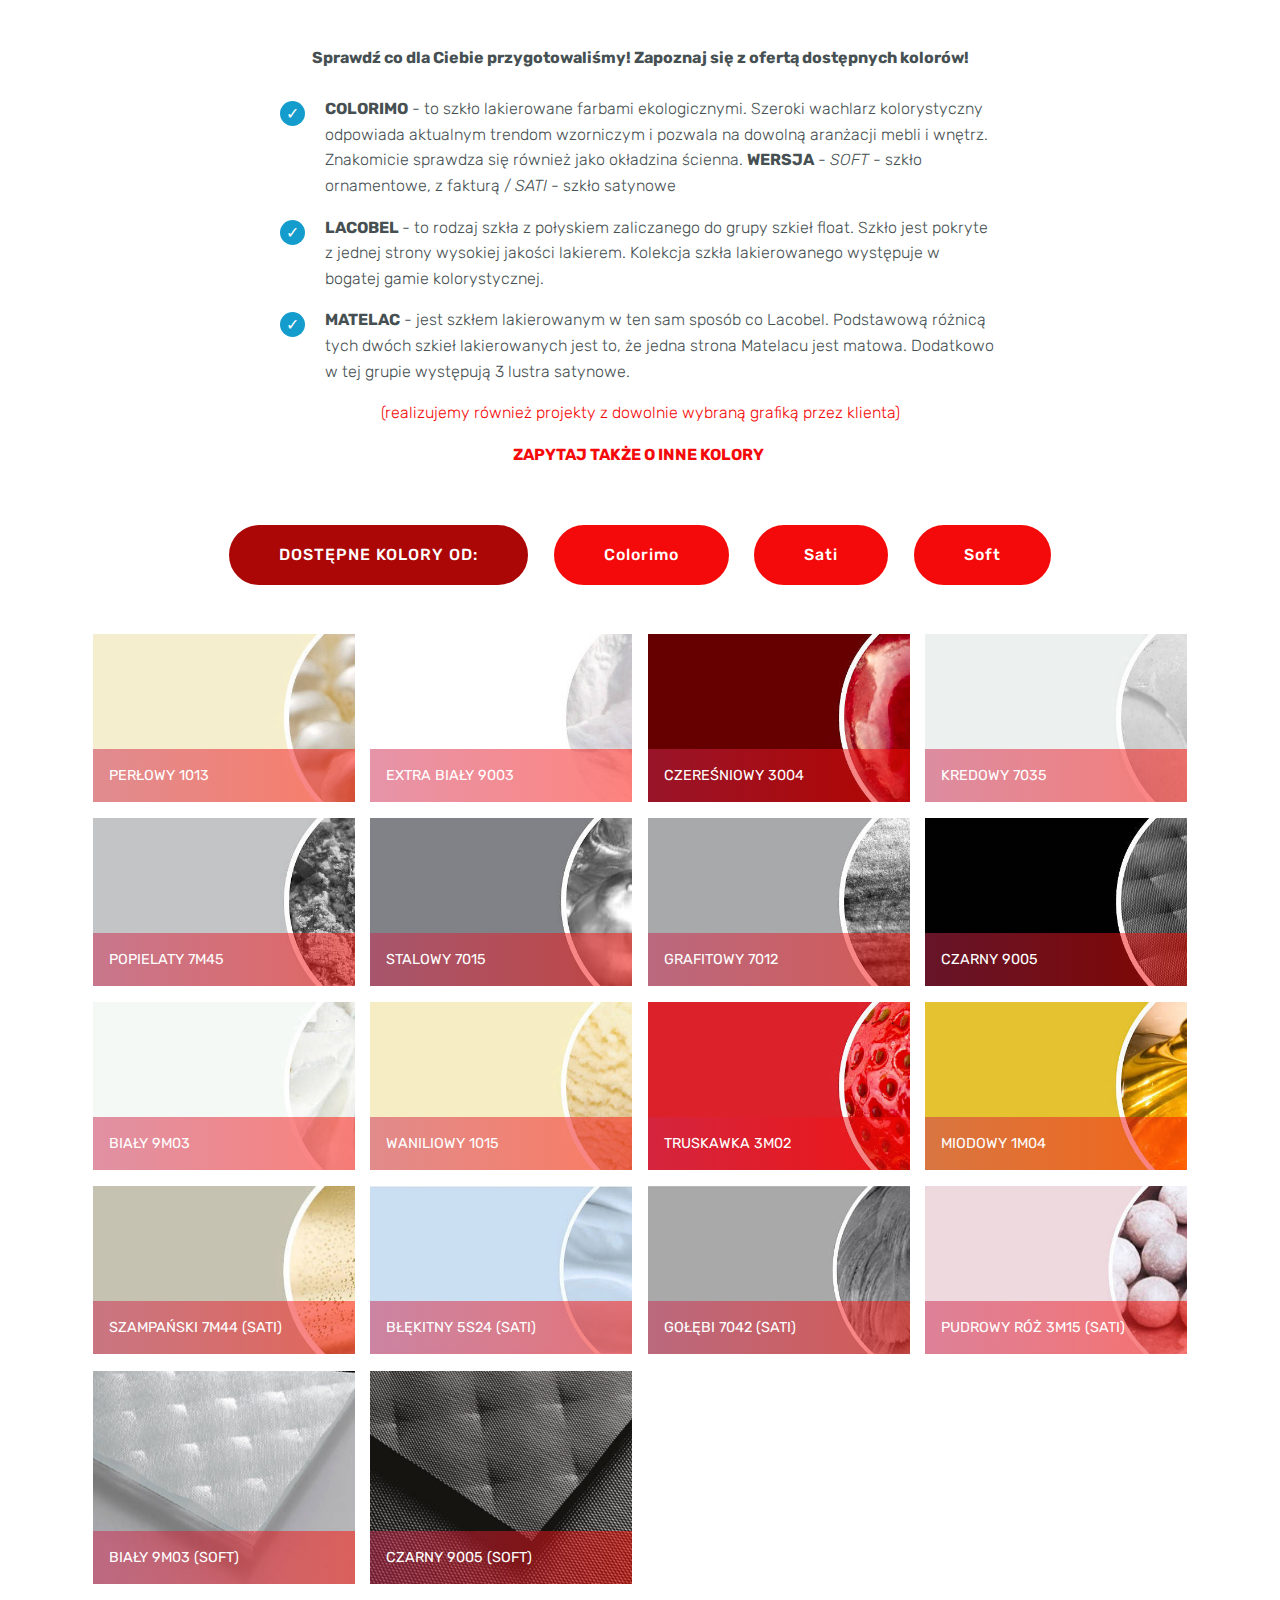
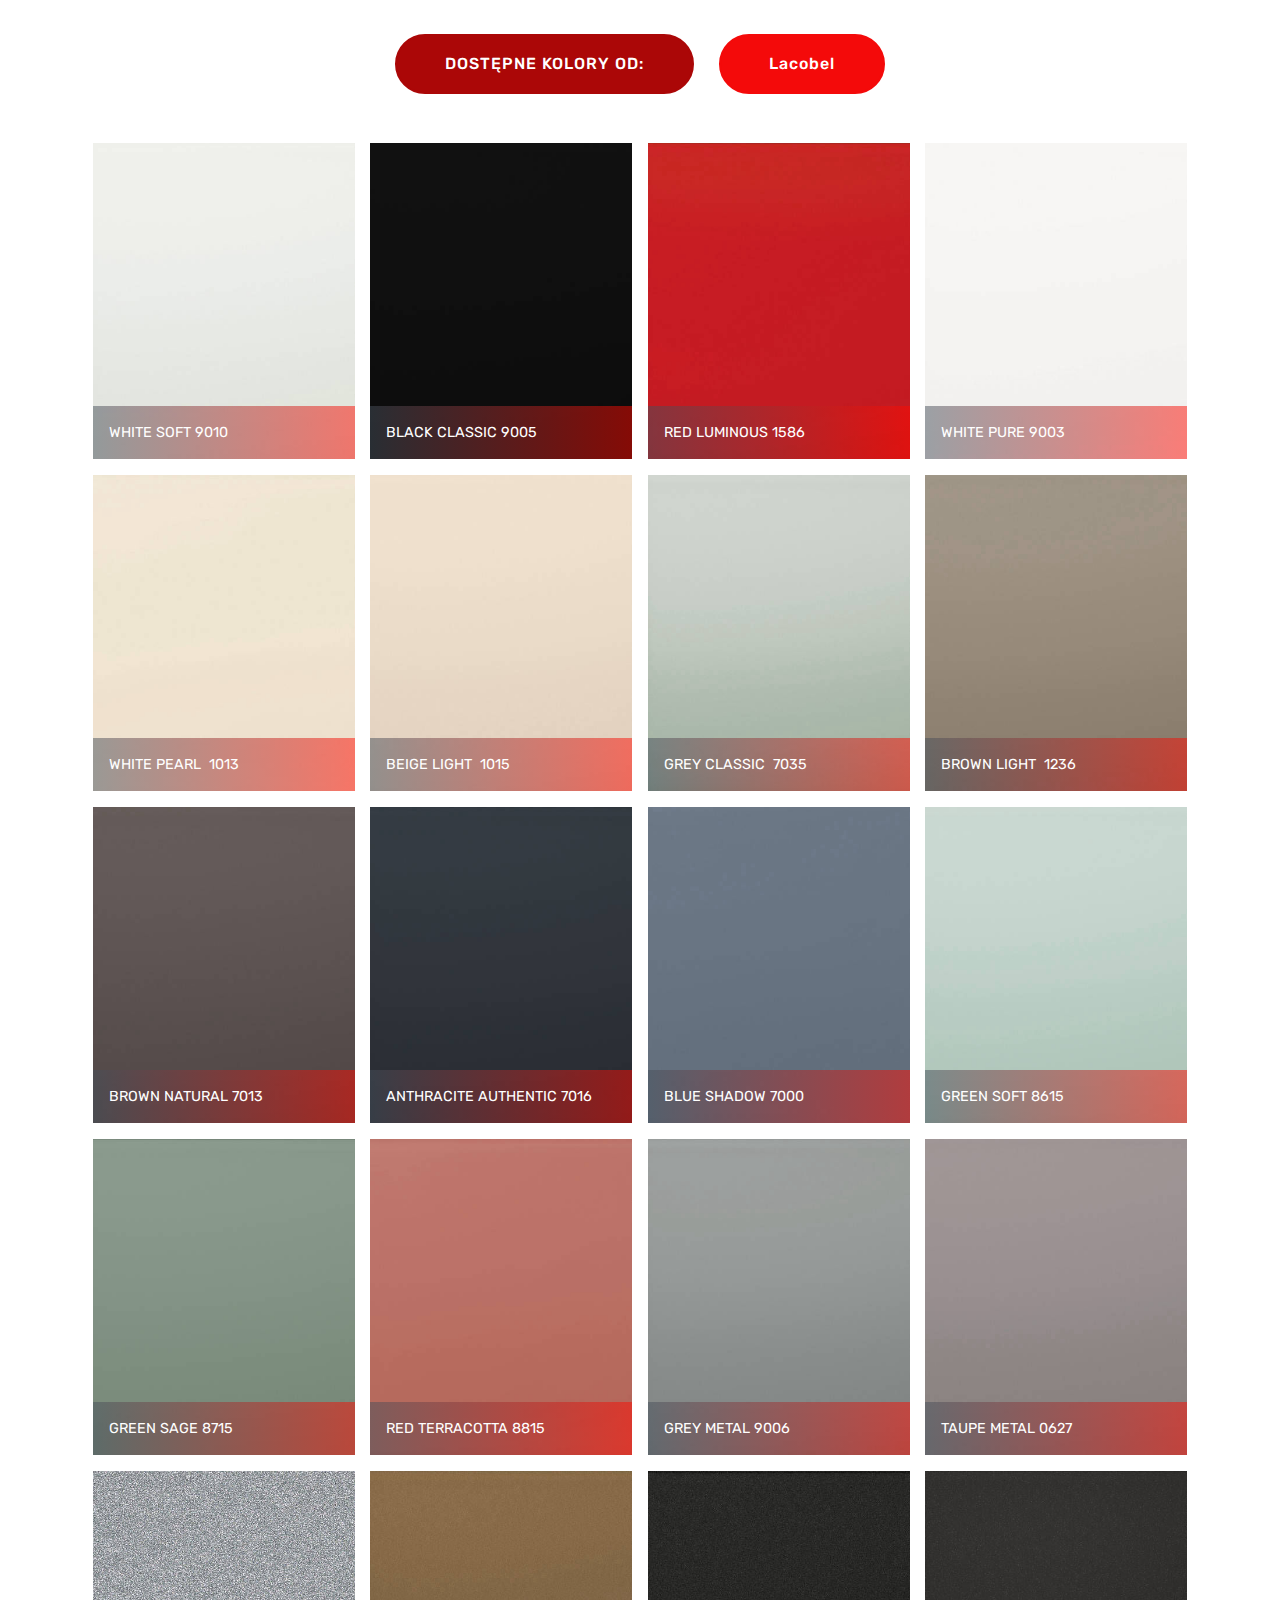
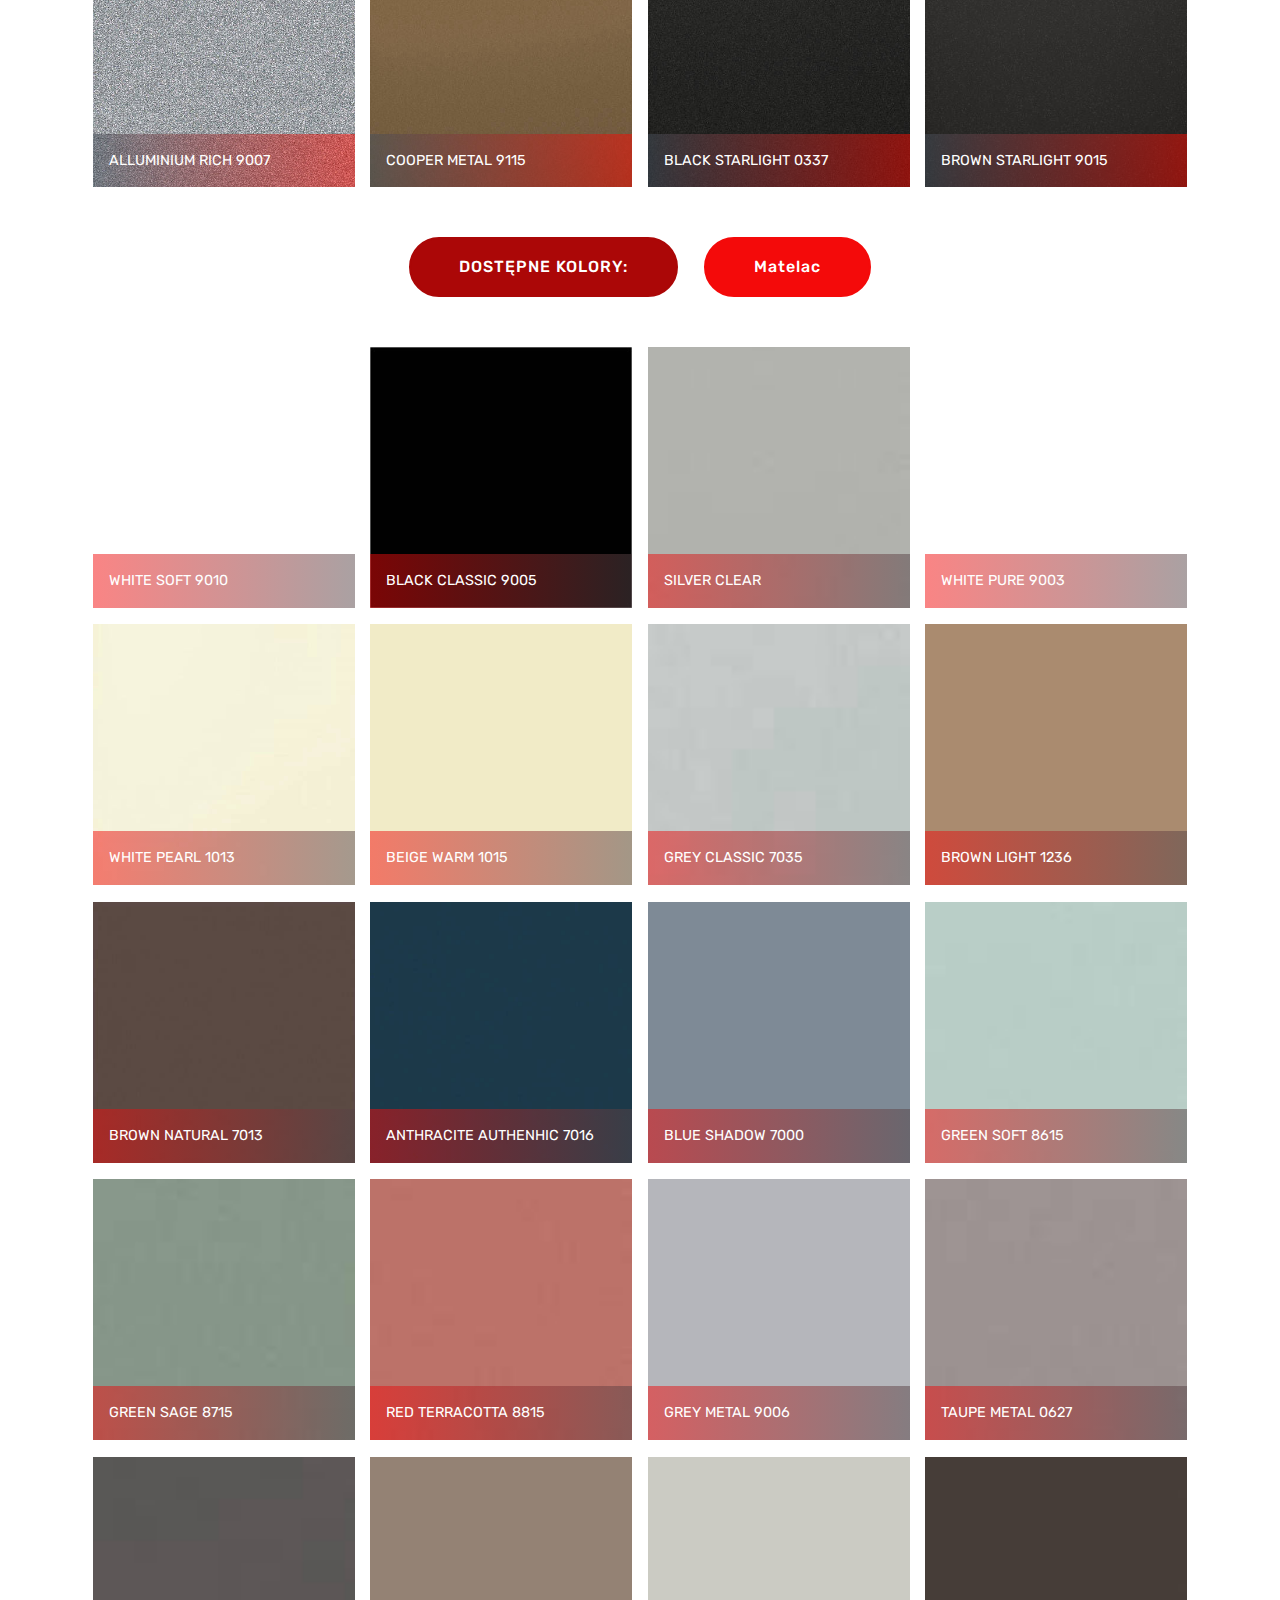
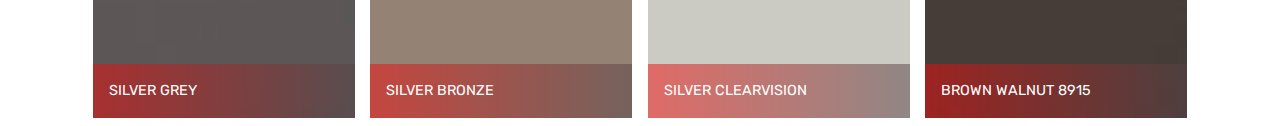
==== commit 0916d428: "create github pages" ====
--- a/index.html
+++ b/index.html
@@ -8,12 +8,13 @@
   <meta name="viewport" content="width=device-width, initial-scale=1, minimum-scale=1">
   <link rel="shortcut icon" href="assets/images/logo4.png" type="image/x-icon">
   <meta name="description" content="">
-  <title>Home</title>
+  <title>Paleta Kolorów</title>
   <link rel="stylesheet" href="assets/web/assets/mobirise-icons/mobirise-icons.css">
   <link rel="stylesheet" href="assets/tether/tether.min.css">
   <link rel="stylesheet" href="assets/bootstrap/css/bootstrap.min.css">
   <link rel="stylesheet" href="assets/bootstrap/css/bootstrap-grid.min.css">
   <link rel="stylesheet" href="assets/bootstrap/css/bootstrap-reboot.min.css">
+  <link rel="stylesheet" href="assets/animatecss/animate.min.css">
   <link rel="stylesheet" href="assets/theme/css/style.css">
   <link rel="stylesheet" href="assets/gallery/style.css">
   <link rel="stylesheet" href="assets/mobirise/css/mbr-additional.css" type="text/css">
@@ -30,7 +31,7 @@
             <div class="mbr-text counter-container col-12 col-md-8 mbr-fonts-style display-4">
                 <div><span style="color: rgb(70, 80, 82); font-size: 1rem;"><strong>Sprawdź co dla Ciebie przygotowaliśmy! Zapoznaj się z ofertą dostępnych kolorów!</strong></span></div><div><span style="color: rgb(70, 80, 82); font-size: 1rem;">&nbsp;</span><br></div><ul>
                     <li><strong>COLORIMO</strong><span style="font-size: 1rem;"> - to szkło lakierowane farbami ekologicznymi. Szeroki wachlarz kolorystyczny odpowiada aktualnym trendom wzorniczym i pozwala na dowolną aranżacji mebli i wnętrz. Znakomicie sprawdza się również jako okładzina ścienna.&nbsp;</span><strong>WERSJA</strong><span style="font-size: 1rem;"> - </span><em>SOFT</em><span style="font-size: 1rem;"> - szkło ornamentowe, z fakturą / </span><em>SATI</em><span style="font-size: 1rem;"> - szkło satynowe&nbsp;</span></li>
-                    <li><strong>LACOBEL&nbsp;</strong>- to rodzaj szkła zaliczanego do grupy szkieł float. Szkło jest pokryte z jednej strony wysokiej jakości lakierem. Kolekcja szkła lakierowanego występuje w bogatej gamie kolorystycznej.</li>
+                    <li><strong>LACOBEL&nbsp;</strong>- to rodzaj szkła z połyskiem zaliczanego do grupy szkieł float. Szkło jest pokryte z jednej strony wysokiej jakości lakierem. Kolekcja szkła lakierowanego występuje w bogatej gamie kolorystycznej.</li>
                     <li><strong>MATELAC</strong> - jest szkłem lakierowanym w ten sam sposób co Lacobel. Podstawową różnicą tych dwóch szkieł lakierowanych jest to, że jedna strona Matelacu jest matowa. Dodatkowo w tej grupie występują 3 lustra satynowe.</li></ul><p>(realizujemy również projekty z dowolnie wybraną grafiką przez klienta)</p><p><strong>ZAPYTAJ TAKŻE O INNE KOLORY&nbsp;</strong></p><ul>
                 </ul>
             </div>
@@ -38,12 +39,12 @@
     </div>
 </section>
 
-<section class="engine"><a href="https://mobiri.se/l">free web templates</a></section><section class="mbr-gallery mbr-slider-carousel cid-qWy3pbH9k9" id="gallery1-4">
+<section class="engine"><a href="https://mobiri.se/j">website templates</a></section><section class="mbr-gallery mbr-slider-carousel cid-qWy3pbH9k9" id="gallery1-4">
 
     
 
     <div class="container">
-        <div><!-- Filter --><div class="mbr-gallery-filter container gallery-filter-active"><ul buttons="0"><li class="mbr-gallery-filter-all"><a class="btn btn-md btn-secondary active display-7" href="">DOSTĘPNE KOLORY OD:</a></li></ul></div><!-- Gallery --><div class="mbr-gallery-row"><div class="mbr-gallery-layout-default"><div><div><div class="mbr-gallery-item mbr-gallery-item--p1" data-video-url="false" data-tags="Colorimo"><div href="#lb-gallery1-4" data-slide-to="0" data-toggle="modal"><img src="assets/images/col-1013-perlowy-4-460x296-460x296.jpg" alt="" title=""><span class="icon-focus"></span><span class="mbr-gallery-title mbr-fonts-style display-7">PERŁOWY 1013</span></div></div><div class="mbr-gallery-item mbr-gallery-item--p1" data-video-url="false" data-tags="Colorimo"><div href="#lb-gallery1-4" data-slide-to="1" data-toggle="modal"><img src="assets/images/col-9003-extrabialy-4-460x296-460x296.jpg" alt="" title=""><span class="icon-focus"></span><span class="mbr-gallery-title mbr-fonts-style display-7">EXTRA BIAŁY 9003</span></div></div><div class="mbr-gallery-item mbr-gallery-item--p1" data-video-url="false" data-tags="Colorimo"><div href="#lb-gallery1-4" data-slide-to="2" data-toggle="modal"><img src="assets/images/col-3004-czeresniowy-4-460x296-460x296.jpg" alt="" title=""><span class="icon-focus"></span><span class="mbr-gallery-title mbr-fonts-style display-7">CZEREŚNIOWY 3004</span></div></div><div class="mbr-gallery-item mbr-gallery-item--p1" data-video-url="false" data-tags="Colorimo"><div href="#lb-gallery1-4" data-slide-to="3" data-toggle="modal"><img src="assets/images/col-7035-kredowy-6-460x296-460x296.jpg" alt="" title=""><span class="icon-focus"></span><span class="mbr-gallery-title mbr-fonts-style display-7">KREDOWY 7035</span></div></div><div class="mbr-gallery-item mbr-gallery-item--p1" data-video-url="false" data-tags="Colorimo"><div href="#lb-gallery1-4" data-slide-to="4" data-toggle="modal"><img src="assets/images/col-7m45-popielaty-4-460x296-460x296.jpg" alt="" title=""><span class="icon-focus"></span><span class="mbr-gallery-title mbr-fonts-style display-7">POPIELATY 7M45</span></div></div><div class="mbr-gallery-item mbr-gallery-item--p1" data-video-url="false" data-tags="Colorimo"><div href="#lb-gallery1-4" data-slide-to="5" data-toggle="modal"><img src="assets/images/col-7015-stalowy-6-460x296-460x296.jpg" alt="" title=""><span class="icon-focus"></span><span class="mbr-gallery-title mbr-fonts-style display-7">STALOWY 7015</span></div></div><div class="mbr-gallery-item mbr-gallery-item--p1" data-video-url="false" data-tags="Colorimo"><div href="#lb-gallery1-4" data-slide-to="6" data-toggle="modal"><img src="assets/images/col-7012-grafitowy-6-460x296-460x296.jpg" alt="" title=""><span class="icon-focus"></span><span class="mbr-gallery-title mbr-fonts-style display-7">GRAFITOWY 7012</span></div></div><div class="mbr-gallery-item mbr-gallery-item--p1" data-video-url="false" data-tags="Colorimo"><div href="#lb-gallery1-4" data-slide-to="7" data-toggle="modal"><img src="assets/images/col-9005-czarny-4-460x296-460x296.jpg" alt="" title=""><span class="icon-focus"></span><span class="mbr-gallery-title mbr-fonts-style display-7">CZARNY 9005</span></div></div><div class="mbr-gallery-item mbr-gallery-item--p1" data-video-url="false" data-tags="Colorimo"><div href="#lb-gallery1-4" data-slide-to="8" data-toggle="modal"><img src="assets/images/col-9m03-bialy-6-460x296-460x296.jpg" alt="" title=""><span class="icon-focus"></span><span class="mbr-gallery-title mbr-fonts-style display-7">BIAŁY 9M03</span></div></div><div class="mbr-gallery-item mbr-gallery-item--p1" data-video-url="false" data-tags="Colorimo"><div href="#lb-gallery1-4" data-slide-to="9" data-toggle="modal"><img src="assets/images/col-1015-waniliowy-4-460x296-460x296.jpg" alt="" title=""><span class="icon-focus"></span><span class="mbr-gallery-title mbr-fonts-style display-7">WANILIOWY 1015</span></div></div><div class="mbr-gallery-item mbr-gallery-item--p1" data-video-url="false" data-tags="Colorimo"><div href="#lb-gallery1-4" data-slide-to="10" data-toggle="modal"><img src="assets/images/col-3m02-truskawkowy-6-460x296-460x296.jpg" alt="" title=""><span class="icon-focus"></span><span class="mbr-gallery-title mbr-fonts-style display-7">TRUSKAWKA 3M02</span></div></div><div class="mbr-gallery-item mbr-gallery-item--p1" data-video-url="false" data-tags="Colorimo"><div href="#lb-gallery1-4" data-slide-to="11" data-toggle="modal"><img src="assets/images/col-1m04-miodowy-6-460x296-460x296.jpg" alt="" title=""><span class="icon-focus"></span><span class="mbr-gallery-title mbr-fonts-style display-7">MIODOWY 1M04</span></div></div><div class="mbr-gallery-item mbr-gallery-item--p1" data-video-url="false" data-tags="Colorimo"><div href="#lb-gallery1-4" data-slide-to="12" data-toggle="modal"><img src="assets/images/col-sati-szampanski2-4-460x296-460x296.jpg" alt="" title=""><span class="icon-focus"></span><span class="mbr-gallery-title mbr-fonts-style display-7">SZAMPAŃSKI 7M44 (SATI)</span></div></div><div class="mbr-gallery-item mbr-gallery-item--p1" data-video-url="false" data-tags="Colorimo"><div href="#lb-gallery1-4" data-slide-to="13" data-toggle="modal"><img src="assets/images/col-sati-blekitny-ok-5-460x296-460x296.jpg" alt="" title=""><span class="icon-focus"></span><span class="mbr-gallery-title mbr-fonts-style display-7">BŁĘKITNY 5S24 (SATI)</span></div></div><div class="mbr-gallery-item mbr-gallery-item--p1" data-video-url="false" data-tags="Colorimo"><div href="#lb-gallery1-4" data-slide-to="14" data-toggle="modal"><img src="assets/images/col-sati-golebi-ok-5-460x296-460x296.jpg" alt="" title=""><span class="icon-focus"></span><span class="mbr-gallery-title mbr-fonts-style display-7">GOŁĘBI 7042 (SATI)</span></div></div><div class="mbr-gallery-item mbr-gallery-item--p1" data-video-url="false" data-tags="Colorimo"><div href="#lb-gallery1-4" data-slide-to="15" data-toggle="modal"><img src="assets/images/col-sati-pudrowy-ok-5-460x296-460x296.jpg" alt="" title=""><span class="icon-focus"></span><span class="mbr-gallery-title mbr-fonts-style display-7">PUDROWY RÓŻ 3M15 (SATI)</span></div></div><div class="mbr-gallery-item mbr-gallery-item--p1" data-video-url="false" data-tags="Colorimo"><div href="#lb-gallery1-4" data-slide-to="16" data-toggle="modal"><img src="assets/images/soft-9003-400x326-400x326.jpg" alt="" title=""><span class="icon-focus"></span><span class="mbr-gallery-title mbr-fonts-style display-7">BIAŁY 9M03 (SOFT)</span></div></div><div class="mbr-gallery-item mbr-gallery-item--p1" data-video-url="false" data-tags="Colorimo"><div href="#lb-gallery1-4" data-slide-to="17" data-toggle="modal"><img src="assets/images/soft-9005-684x558-684x558.jpg" alt="" title=""><span class="icon-focus"></span><span class="mbr-gallery-title mbr-fonts-style display-7">CZARNY 9005 (SOFT)</span></div></div></div></div><div class="clearfix"></div></div></div><!-- Lightbox --><div data-app-prevent-settings="" class="mbr-slider modal fade carousel slide" tabindex="-1" data-keyboard="true" data-interval="false" id="lb-gallery1-4"><div class="modal-dialog"><div class="modal-content"><div class="modal-body"><div class="carousel-inner"><div class="carousel-item"><img src="assets/images/col-1013-perlowy-4-460x296.jpg" alt="" title=""></div><div class="carousel-item"><img src="assets/images/col-9003-extrabialy-4-460x296.jpg" alt="" title=""></div><div class="carousel-item"><img src="assets/images/col-3004-czeresniowy-4-460x296.jpg" alt="" title=""></div><div class="carousel-item"><img src="assets/images/col-7035-kredowy-6-460x296.jpg" alt="" title=""></div><div class="carousel-item"><img src="assets/images/col-7m45-popielaty-4-460x296.jpg" alt="" title=""></div><div class="carousel-item"><img src="assets/images/col-7015-stalowy-6-460x296.jpg" alt="" title=""></div><div class="carousel-item"><img src="assets/images/col-7012-grafitowy-6-460x296.jpg" alt="" title=""></div><div class="carousel-item"><img src="assets/images/col-9005-czarny-4-460x296.jpg" alt="" title=""></div><div class="carousel-item"><img src="assets/images/col-9m03-bialy-6-460x296.jpg" alt="" title=""></div><div class="carousel-item"><img src="assets/images/col-1015-waniliowy-4-460x296.jpg" alt="" title=""></div><div class="carousel-item"><img src="assets/images/col-3m02-truskawkowy-6-460x296.jpg" alt="" title=""></div><div class="carousel-item"><img src="assets/images/col-1m04-miodowy-6-460x296.jpg" alt="" title=""></div><div class="carousel-item"><img src="assets/images/col-sati-szampanski2-4-460x296.jpg" alt="" title=""></div><div class="carousel-item"><img src="assets/images/col-sati-blekitny-ok-5-460x296.jpg" alt="" title=""></div><div class="carousel-item"><img src="assets/images/col-sati-golebi-ok-5-460x296.jpg" alt="" title=""></div><div class="carousel-item"><img src="assets/images/col-sati-pudrowy-ok-5-460x296.jpg" alt="" title=""></div><div class="carousel-item"><img src="assets/images/soft-9003-400x326.jpg" alt="" title=""></div><div class="carousel-item active"><img src="assets/images/soft-9005-684x558.jpg" alt="" title=""></div></div><a class="carousel-control carousel-control-prev" role="button" data-slide="prev" href="#lb-gallery1-4"><span class="mbri-left mbr-iconfont" aria-hidden="true"></span><span class="sr-only">Previous</span></a><a class="carousel-control carousel-control-next" role="button" data-slide="next" href="#lb-gallery1-4"><span class="mbri-right mbr-iconfont" aria-hidden="true"></span><span class="sr-only">Next</span></a><a class="close" href="#" role="button" data-dismiss="modal"><span class="sr-only">Close</span></a></div></div></div></div></div>
+        <div><!-- Filter --><div class="mbr-gallery-filter container gallery-filter-active"><ul buttons="0"><li class="mbr-gallery-filter-all"><a class="btn btn-md btn-secondary active display-7" href="">DOSTĘPNE KOLORY OD:</a></li></ul></div><!-- Gallery --><div class="mbr-gallery-row"><div class="mbr-gallery-layout-default"><div><div><div class="mbr-gallery-item mbr-gallery-item--p1" data-video-url="false" data-tags="Colorimo"><div href="#lb-gallery1-4" data-slide-to="0" data-toggle="modal"><img src="assets/images/col-1013-perlowy-4-460x296-460x296.jpg" alt="" title=""><span class="icon-focus"></span><span class="mbr-gallery-title mbr-fonts-style display-7">PERŁOWY 1013</span></div></div><div class="mbr-gallery-item mbr-gallery-item--p1" data-video-url="false" data-tags="Colorimo"><div href="#lb-gallery1-4" data-slide-to="1" data-toggle="modal"><img src="assets/images/col-9003-extrabialy-4-460x296-460x296.jpg" alt="" title=""><span class="icon-focus"></span><span class="mbr-gallery-title mbr-fonts-style display-7">EXTRA BIAŁY 9003</span></div></div><div class="mbr-gallery-item mbr-gallery-item--p1" data-video-url="false" data-tags="Colorimo"><div href="#lb-gallery1-4" data-slide-to="2" data-toggle="modal"><img src="assets/images/col-3004-czeresniowy-4-460x296-460x296.jpg" alt="" title=""><span class="icon-focus"></span><span class="mbr-gallery-title mbr-fonts-style display-7">CZEREŚNIOWY 3004</span></div></div><div class="mbr-gallery-item mbr-gallery-item--p1" data-video-url="false" data-tags="Colorimo"><div href="#lb-gallery1-4" data-slide-to="3" data-toggle="modal"><img src="assets/images/col-7035-kredowy-6-460x296-460x296.jpg" alt="" title=""><span class="icon-focus"></span><span class="mbr-gallery-title mbr-fonts-style display-7">KREDOWY 7035</span></div></div><div class="mbr-gallery-item mbr-gallery-item--p1" data-video-url="false" data-tags="Colorimo"><div href="#lb-gallery1-4" data-slide-to="4" data-toggle="modal"><img src="assets/images/col-7m45-popielaty-4-460x296-460x296.jpg" alt="" title=""><span class="icon-focus"></span><span class="mbr-gallery-title mbr-fonts-style display-7">POPIELATY 7M45</span></div></div><div class="mbr-gallery-item mbr-gallery-item--p1" data-video-url="false" data-tags="Colorimo"><div href="#lb-gallery1-4" data-slide-to="5" data-toggle="modal"><img src="assets/images/col-7015-stalowy-6-460x296-460x296.jpg" alt="" title=""><span class="icon-focus"></span><span class="mbr-gallery-title mbr-fonts-style display-7">STALOWY 7015</span></div></div><div class="mbr-gallery-item mbr-gallery-item--p1" data-video-url="false" data-tags="Colorimo"><div href="#lb-gallery1-4" data-slide-to="6" data-toggle="modal"><img src="assets/images/col-7012-grafitowy-6-460x296-460x296.jpg" alt="" title=""><span class="icon-focus"></span><span class="mbr-gallery-title mbr-fonts-style display-7">GRAFITOWY 7012</span></div></div><div class="mbr-gallery-item mbr-gallery-item--p1" data-video-url="false" data-tags="Colorimo"><div href="#lb-gallery1-4" data-slide-to="7" data-toggle="modal"><img src="assets/images/col-9005-czarny-4-460x296-460x296.jpg" alt="" title=""><span class="icon-focus"></span><span class="mbr-gallery-title mbr-fonts-style display-7">CZARNY 9005</span></div></div><div class="mbr-gallery-item mbr-gallery-item--p1" data-video-url="false" data-tags="Colorimo"><div href="#lb-gallery1-4" data-slide-to="8" data-toggle="modal"><img src="assets/images/col-9m03-bialy-6-460x296-460x296.jpg" alt="" title=""><span class="icon-focus"></span><span class="mbr-gallery-title mbr-fonts-style display-7">BIAŁY 9M03</span></div></div><div class="mbr-gallery-item mbr-gallery-item--p1" data-video-url="false" data-tags="Colorimo"><div href="#lb-gallery1-4" data-slide-to="9" data-toggle="modal"><img src="assets/images/col-1015-waniliowy-4-460x296-460x296.jpg" alt="" title=""><span class="icon-focus"></span><span class="mbr-gallery-title mbr-fonts-style display-7">WANILIOWY 1015</span></div></div><div class="mbr-gallery-item mbr-gallery-item--p1" data-video-url="false" data-tags="Colorimo"><div href="#lb-gallery1-4" data-slide-to="10" data-toggle="modal"><img src="assets/images/col-3m02-truskawkowy-6-460x296-460x296.jpg" alt="" title=""><span class="icon-focus"></span><span class="mbr-gallery-title mbr-fonts-style display-7">TRUSKAWKA 3M02</span></div></div><div class="mbr-gallery-item mbr-gallery-item--p1" data-video-url="false" data-tags="Colorimo"><div href="#lb-gallery1-4" data-slide-to="11" data-toggle="modal"><img src="assets/images/col-1m04-miodowy-6-460x296-460x296.jpg" alt="" title=""><span class="icon-focus"></span><span class="mbr-gallery-title mbr-fonts-style display-7">MIODOWY 1M04</span></div></div><div class="mbr-gallery-item mbr-gallery-item--p1" data-video-url="false" data-tags="Colorimo, Sati"><div href="#lb-gallery1-4" data-slide-to="12" data-toggle="modal"><img src="assets/images/col-sati-szampanski2-4-460x296-460x296.jpg" alt="" title=""><span class="icon-focus"></span><span class="mbr-gallery-title mbr-fonts-style display-7">SZAMPAŃSKI 7M44 (SATI)</span></div></div><div class="mbr-gallery-item mbr-gallery-item--p1" data-video-url="false" data-tags="Colorimo, Sati"><div href="#lb-gallery1-4" data-slide-to="13" data-toggle="modal"><img src="assets/images/col-sati-blekitny-ok-5-460x296-460x296.jpg" alt="" title=""><span class="icon-focus"></span><span class="mbr-gallery-title mbr-fonts-style display-7">BŁĘKITNY 5S24 (SATI)</span></div></div><div class="mbr-gallery-item mbr-gallery-item--p1" data-video-url="false" data-tags="Colorimo, Sati"><div href="#lb-gallery1-4" data-slide-to="14" data-toggle="modal"><img src="assets/images/col-sati-golebi-ok-5-460x296-460x296.jpg" alt="" title=""><span class="icon-focus"></span><span class="mbr-gallery-title mbr-fonts-style display-7">GOŁĘBI 7042 (SATI)</span></div></div><div class="mbr-gallery-item mbr-gallery-item--p1" data-video-url="false" data-tags="Colorimo, Sati"><div href="#lb-gallery1-4" data-slide-to="15" data-toggle="modal"><img src="assets/images/col-sati-pudrowy-ok-5-460x296-460x296.jpg" alt="" title=""><span class="icon-focus"></span><span class="mbr-gallery-title mbr-fonts-style display-7">PUDROWY RÓŻ 3M15 (SATI)</span></div></div><div class="mbr-gallery-item mbr-gallery-item--p1" data-video-url="false" data-tags="Colorimo, Soft"><div href="#lb-gallery1-4" data-slide-to="16" data-toggle="modal"><img src="assets/images/soft-9003-400x326-400x326.jpg" alt="" title=""><span class="icon-focus"></span><span class="mbr-gallery-title mbr-fonts-style display-7">BIAŁY 9M03 (SOFT)</span></div></div><div class="mbr-gallery-item mbr-gallery-item--p1" data-video-url="false" data-tags="Colorimo, Soft"><div href="#lb-gallery1-4" data-slide-to="17" data-toggle="modal"><img src="assets/images/soft-9005-684x558-684x558.jpg" alt="" title=""><span class="icon-focus"></span><span class="mbr-gallery-title mbr-fonts-style display-7">CZARNY 9005 (SOFT)</span></div></div></div></div><div class="clearfix"></div></div></div><!-- Lightbox --><div data-app-prevent-settings="" class="mbr-slider modal fade carousel slide" tabindex="-1" data-keyboard="true" data-interval="false" id="lb-gallery1-4"><div class="modal-dialog"><div class="modal-content"><div class="modal-body"><div class="carousel-inner"><div class="carousel-item"><img src="assets/images/col-1013-perlowy-4-460x296.jpg" alt="" title=""></div><div class="carousel-item"><img src="assets/images/col-9003-extrabialy-4-460x296.jpg" alt="" title=""></div><div class="carousel-item"><img src="assets/images/col-3004-czeresniowy-4-460x296.jpg" alt="" title=""></div><div class="carousel-item"><img src="assets/images/col-7035-kredowy-6-460x296.jpg" alt="" title=""></div><div class="carousel-item"><img src="assets/images/col-7m45-popielaty-4-460x296.jpg" alt="" title=""></div><div class="carousel-item"><img src="assets/images/col-7015-stalowy-6-460x296.jpg" alt="" title=""></div><div class="carousel-item"><img src="assets/images/col-7012-grafitowy-6-460x296.jpg" alt="" title=""></div><div class="carousel-item"><img src="assets/images/col-9005-czarny-4-460x296.jpg" alt="" title=""></div><div class="carousel-item"><img src="assets/images/col-9m03-bialy-6-460x296.jpg" alt="" title=""></div><div class="carousel-item"><img src="assets/images/col-1015-waniliowy-4-460x296.jpg" alt="" title=""></div><div class="carousel-item"><img src="assets/images/col-3m02-truskawkowy-6-460x296.jpg" alt="" title=""></div><div class="carousel-item"><img src="assets/images/col-1m04-miodowy-6-460x296.jpg" alt="" title=""></div><div class="carousel-item active"><img src="assets/images/col-sati-szampanski2-4-460x296.jpg" alt="" title=""></div><div class="carousel-item"><img src="assets/images/col-sati-blekitny-ok-5-460x296.jpg" alt="" title=""></div><div class="carousel-item"><img src="assets/images/col-sati-golebi-ok-5-460x296.jpg" alt="" title=""></div><div class="carousel-item"><img src="assets/images/col-sati-pudrowy-ok-5-460x296.jpg" alt="" title=""></div><div class="carousel-item"><img src="assets/images/soft-9003-400x326.jpg" alt="" title=""></div><div class="carousel-item"><img src="assets/images/soft-9005-684x558.jpg" alt="" title=""></div></div><a class="carousel-control carousel-control-prev" role="button" data-slide="prev" href="#lb-gallery1-4"><span class="mbri-left mbr-iconfont" aria-hidden="true"></span><span class="sr-only">Previous</span></a><a class="carousel-control carousel-control-next" role="button" data-slide="next" href="#lb-gallery1-4"><span class="mbri-right mbr-iconfont" aria-hidden="true"></span><span class="sr-only">Next</span></a><a class="close" href="#" role="button" data-dismiss="modal"><span class="sr-only">Close</span></a></div></div></div></div></div>
     </div>
 
 </section>
@@ -74,8 +75,9 @@
   <script src="assets/tether/tether.min.js"></script>
   <script src="assets/bootstrap/js/bootstrap.min.js"></script>
   <script src="assets/smoothscroll/smooth-scroll.js"></script>
+  <script src="assets/viewportchecker/jquery.viewportchecker.js"></script>
+  <script src="assets/vimeoplayer/jquery.mb.vimeo_player.js"></script>
   <script src="assets/bootstrapcarouselswipe/bootstrap-carousel-swipe.js"></script>
-  <script src="assets/vimeoplayer/jquery.mb.vimeo_player.js"></script>
   <script src="assets/masonry/masonry.pkgd.min.js"></script>
   <script src="assets/imagesloaded/imagesloaded.pkgd.min.js"></script>
   <script src="assets/theme/js/script.js"></script>
@@ -84,5 +86,6 @@
   <script src="assets/slidervideo/script.js"></script>
   
   
-</body>
+  <input name="animation" type="hidden">
+  </body>
 </html>--- a/assets/mobirise/css/mbr-additional.css
+++ b/assets/mobirise/css/mbr-additional.css
@@ -129,10 +129,10 @@
   border-radius: 3px;
 }
 .bg-primary {
+  background-color: #1465cc !important;
+}
+.bg-success {
   background-color: #149dcc !important;
-}
-.bg-success {
-  background-color: #f7ed4a !important;
 }
 .bg-info {
   background-color: #82786e !important;
@@ -145,8 +145,8 @@
 }
 .btn-primary,
 .btn-primary:active {
-  background-color: #149dcc !important;
-  border-color: #149dcc !important;
+  background-color: #1465cc !important;
+  border-color: #1465cc !important;
   color: #ffffff !important;
 }
 .btn-primary:hover,
@@ -154,14 +154,14 @@
 .btn-primary.focus,
 .btn-primary.active {
   color: #ffffff !important;
-  background-color: #0d6786 !important;
-  border-color: #0d6786 !important;
+  background-color: #0d4386 !important;
+  border-color: #0d4386 !important;
 }
 .btn-primary.disabled,
 .btn-primary:disabled {
   color: #ffffff !important;
-  background-color: #0d6786 !important;
-  border-color: #0d6786 !important;
+  background-color: #0d4386 !important;
+  border-color: #0d4386 !important;
 }
 .btn-secondary,
 .btn-secondary:active {
@@ -205,23 +205,23 @@
 }
 .btn-success,
 .btn-success:active {
-  background-color: #f7ed4a !important;
-  border-color: #f7ed4a !important;
-  color: #3f3c03 !important;
+  background-color: #149dcc !important;
+  border-color: #149dcc !important;
+  color: #ffffff !important;
 }
 .btn-success:hover,
 .btn-success:focus,
 .btn-success.focus,
 .btn-success.active {
-  color: #3f3c03 !important;
-  background-color: #eadd0a !important;
-  border-color: #eadd0a !important;
+  color: #ffffff !important;
+  background-color: #0d6786 !important;
+  border-color: #0d6786 !important;
 }
 .btn-success.disabled,
 .btn-success:disabled {
-  color: #3f3c03 !important;
-  background-color: #eadd0a !important;
-  border-color: #eadd0a !important;
+  color: #ffffff !important;
+  background-color: #0d6786 !important;
+  border-color: #0d6786 !important;
 }
 .btn-warning,
 .btn-warning:active {
@@ -309,22 +309,22 @@
 .btn-primary-outline,
 .btn-primary-outline:active {
   background: none;
-  border-color: #0b566f;
-  color: #0b566f;
+  border-color: #0b376f;
+  color: #0b376f;
 }
 .btn-primary-outline:hover,
 .btn-primary-outline:focus,
 .btn-primary-outline.focus,
 .btn-primary-outline.active {
   color: #ffffff;
-  background-color: #149dcc;
-  border-color: #149dcc;
+  background-color: #1465cc;
+  border-color: #1465cc;
 }
 .btn-primary-outline.disabled,
 .btn-primary-outline:disabled {
   color: #ffffff !important;
-  background-color: #149dcc !important;
-  border-color: #149dcc !important;
+  background-color: #1465cc !important;
+  border-color: #1465cc !important;
 }
 .btn-secondary-outline,
 .btn-secondary-outline:active {
@@ -369,22 +369,22 @@
 .btn-success-outline,
 .btn-success-outline:active {
   background: none;
-  border-color: #d2c609;
-  color: #d2c609;
+  border-color: #0b566f;
+  color: #0b566f;
 }
 .btn-success-outline:hover,
 .btn-success-outline:focus,
 .btn-success-outline.focus,
 .btn-success-outline.active {
-  color: #3f3c03;
-  background-color: #f7ed4a;
-  border-color: #f7ed4a;
+  color: #ffffff;
+  background-color: #149dcc;
+  border-color: #149dcc;
 }
 .btn-success-outline.disabled,
 .btn-success-outline:disabled {
-  color: #3f3c03 !important;
-  background-color: #f7ed4a !important;
-  border-color: #f7ed4a !important;
+  color: #ffffff !important;
+  background-color: #149dcc !important;
+  border-color: #149dcc !important;
 }
 .btn-warning-outline,
 .btn-warning-outline:active {
@@ -461,13 +461,13 @@
   border-color: #ffffff;
 }
 .text-primary {
-  color: #149dcc !important;
+  color: #1465cc !important;
 }
 .text-secondary {
   color: #f40a0a !important;
 }
 .text-success {
-  color: #f7ed4a !important;
+  color: #149dcc !important;
 }
 .text-info {
   color: #82786e !important;
@@ -486,7 +486,7 @@
 }
 a.text-primary:hover,
 a.text-primary:focus {
-  color: #0b566f !important;
+  color: #0b376f !important;
 }
 a.text-secondary:hover,
 a.text-secondary:focus {
@@ -494,7 +494,7 @@
 }
 a.text-success:hover,
 a.text-success:focus {
-  color: #d2c609 !important;
+  color: #0b566f !important;
 }
 a.text-info:hover,
 a.text-info:focus {
@@ -544,8 +544,8 @@
   border-radius: 100px !important;
 }
 .mbr-gallery-filter li.active .btn {
-  background-color: #149dcc;
-  border-color: #149dcc;
+  background-color: #1465cc;
+  border-color: #1465cc;
   color: #ffffff;
 }
 .mbr-gallery-filter li.active .btn:focus {
@@ -562,15 +562,15 @@
 }
 a,
 a:hover {
-  color: #149dcc;
+  color: #1465cc;
 }
 .mbr-plan-header.bg-primary .mbr-plan-subtitle,
 .mbr-plan-header.bg-primary .mbr-plan-price-desc {
-  color: #b4e6f8;
+  color: #b4d2f8;
 }
 .mbr-plan-header.bg-success .mbr-plan-subtitle,
 .mbr-plan-header.bg-success .mbr-plan-price-desc {
-  color: #ffffff;
+  color: #b4e6f8;
 }
 .mbr-plan-header.bg-info .mbr-plan-subtitle,
 .mbr-plan-header.bg-info .mbr-plan-price-desc {
@@ -684,7 +684,7 @@
   padding: 10px 0 10px 20px;
   font-size: 1.09rem;
   position: relative;
-  border-color: #149dcc;
+  border-color: #1465cc;
   border-width: 3px;
 }
 ul,
@@ -772,7 +772,7 @@
   text-align: center;
   position: relative;
   border: 2px solid #c0a375;
-  border-color: #149dcc;
+  border-color: #1465cc;
   color: #232323;
   cursor: pointer;
 }
@@ -783,7 +783,7 @@
 }
 .btn-social:hover {
   color: #fff;
-  background: #149dcc;
+  background: #1465cc;
 }
 .btn-social + .btn {
   margin-left: .1rem;
@@ -791,11 +791,11 @@
 /* Footer */
 .mbr-footer-content li::before,
 .mbr-footer .mbr-contacts li::before {
-  background: #149dcc;
+  background: #1465cc;
 }
 .mbr-footer-content li a:hover,
 .mbr-footer .mbr-contacts li a:hover {
-  color: #149dcc;
+  color: #1465cc;
 }
 .footer3 input[type="email"],
 .footer4 input[type="email"] {
@@ -1609,6 +1609,7 @@
 }
 .cid-qWArgfiCGj .mbr-section-subtitle {
   color: #232323;
+  text-align: center;
 }
 .cid-qWArgfiCGj .mbr-section-subtitle DIV {
   color: #232323;
@@ -1698,3 +1699,63 @@
   -webkit-transition: 0.2s background ease-in-out;
   transition: 0.2s background ease-in-out;
 }
+.cid-qWF9eYyos4 {
+  padding-top: 45px;
+  padding-bottom: 0px;
+  background-color: #ffffff;
+}
+.cid-qWF9eYyos4 .mbr-section-subtitle {
+  color: #232323;
+}
+.cid-qWFg84P2bc {
+  padding-top: 0px;
+  padding-bottom: 0px;
+  background-color: #ffffff;
+}
+.cid-qWFajSgaro {
+  padding-top: 15px;
+  padding-bottom: 60px;
+  background-color: #ffffff;
+  position: relative;
+}
+.cid-qWFajSgaro p {
+  color: #767676;
+}
+.cid-qWFajSgaro .card {
+  border-radius: 0px;
+  margin-bottom: -1px;
+}
+.cid-qWFajSgaro .card .card-header {
+  border-radius: 0px;
+  border: 0px;
+  padding: 0;
+}
+.cid-qWFajSgaro .card .card-header a.panel-title {
+  margin-bottom: 0;
+  margin-top: -1px;
+  font-weight: 500;
+  font-style: normal;
+  display: block;
+  text-decoration: none !important;
+  line-height: normal;
+}
+.cid-qWFajSgaro .card .card-header a.panel-title:focus {
+  text-decoration: none !important;
+}
+.cid-qWFajSgaro .card .card-header a.panel-title h4 {
+  border: 1px solid #dfdfdf;
+  padding: 1.3rem 2rem;
+  margin-bottom: 0;
+}
+.cid-qWFajSgaro .card .card-header a.panel-title h4 .sign {
+  padding-right: 1rem;
+}
+.cid-qWFajSgaro H2 {
+  color: #232323;
+}
+.cid-qWFajSgaro P {
+  color: #232323;
+}
+.cid-qWFajSgaro H4 {
+  color: #000000;
+}
